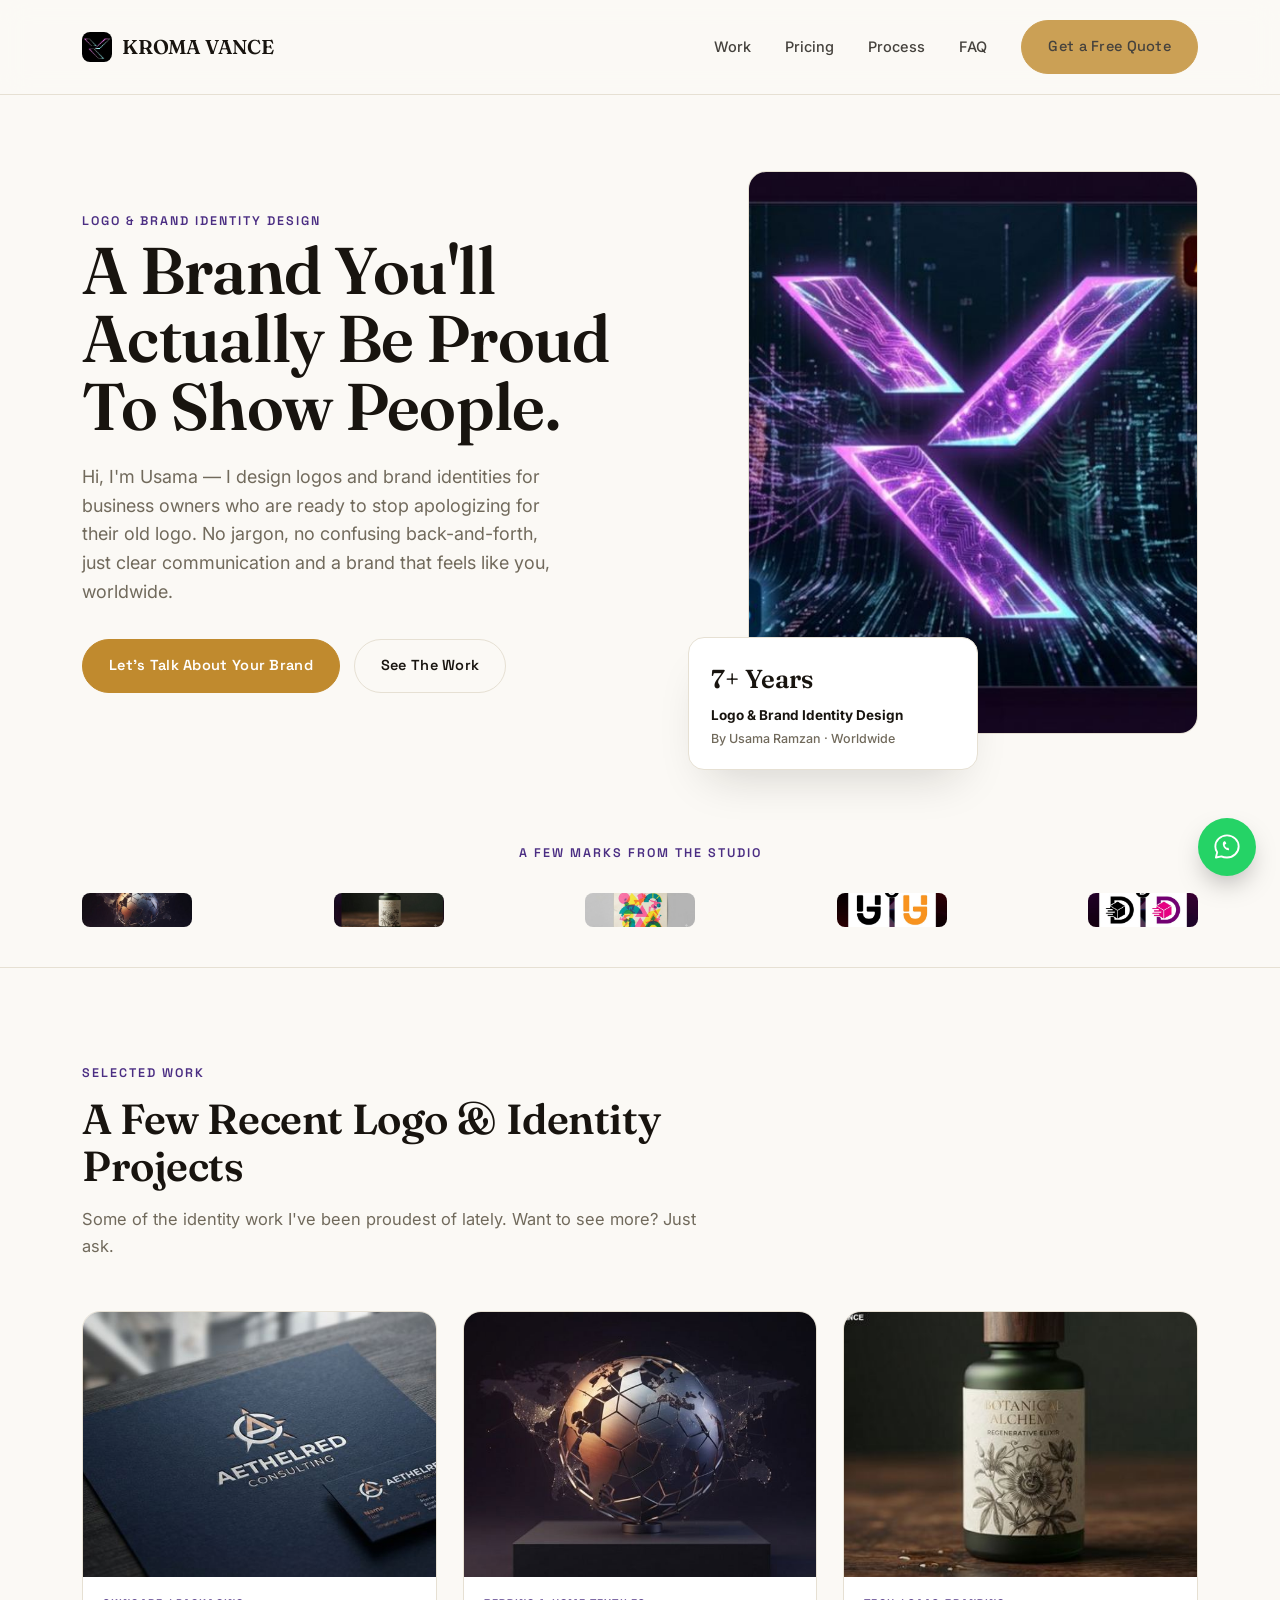
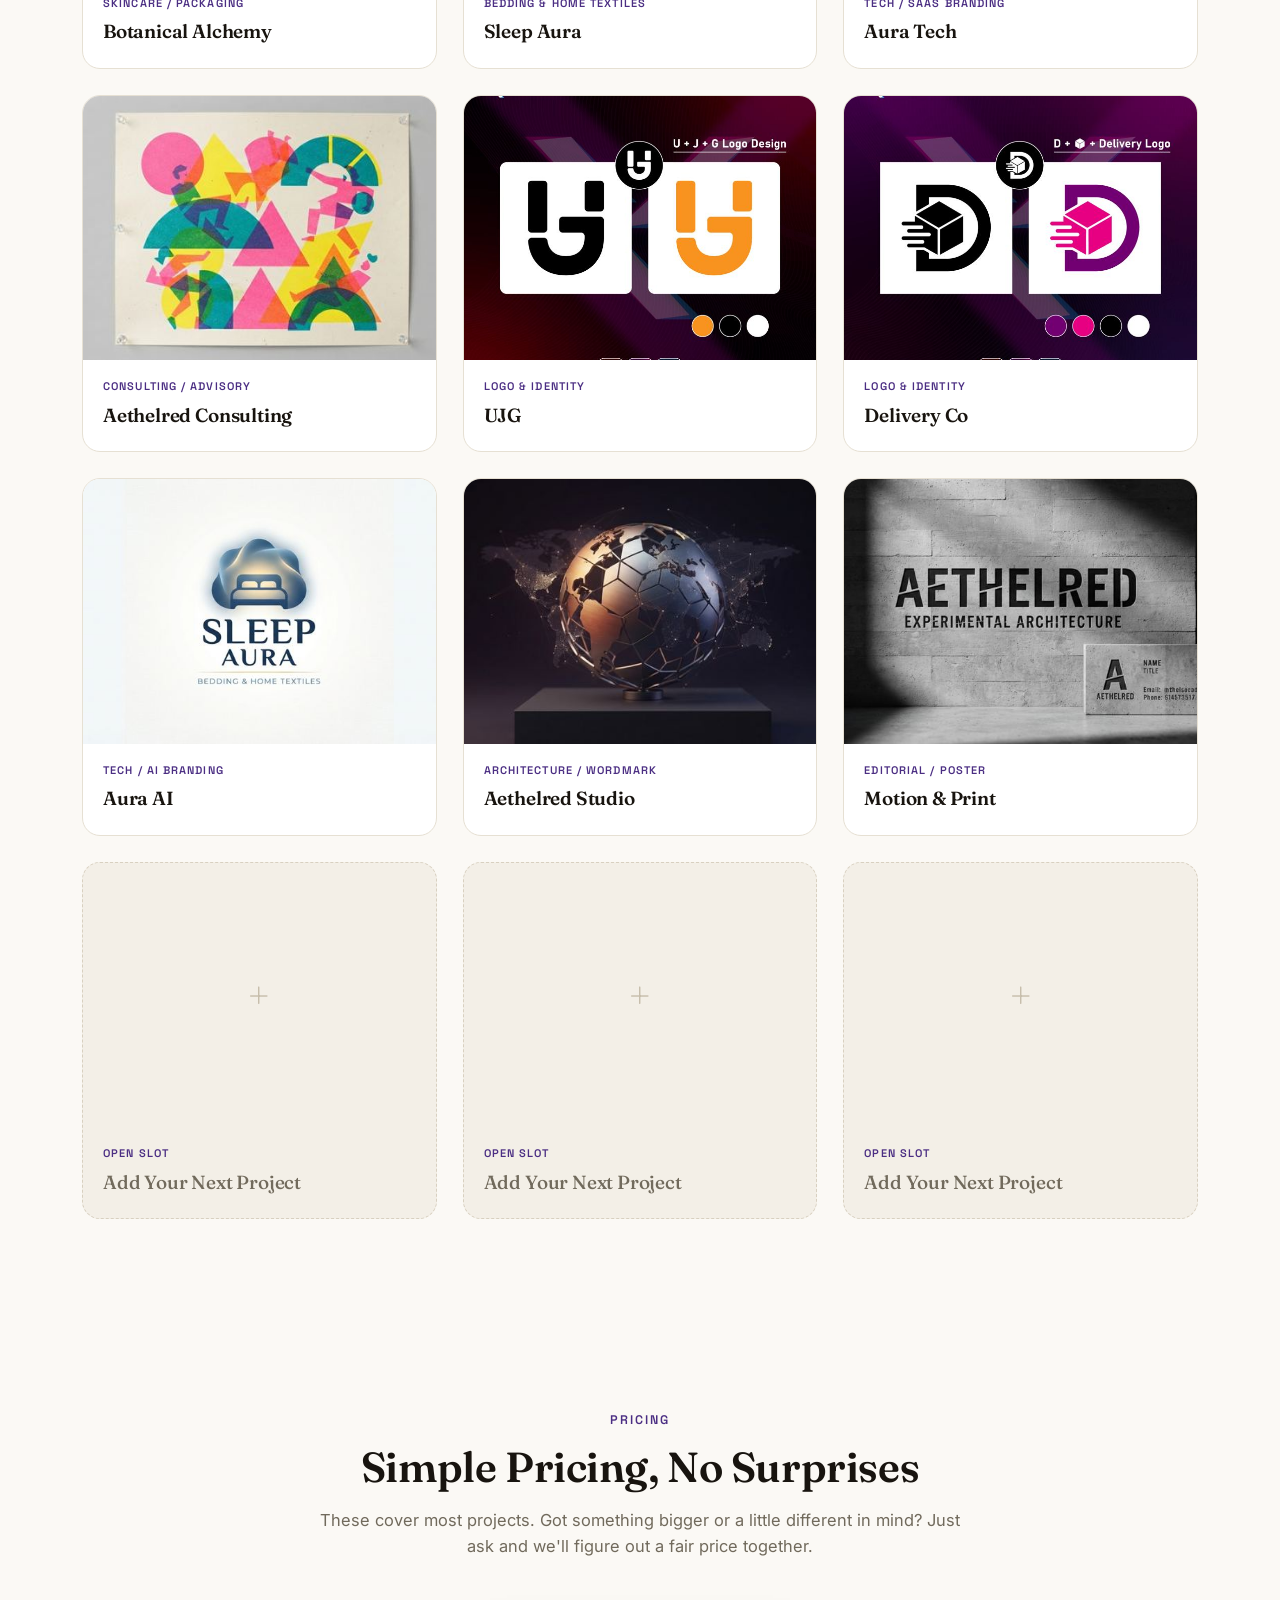
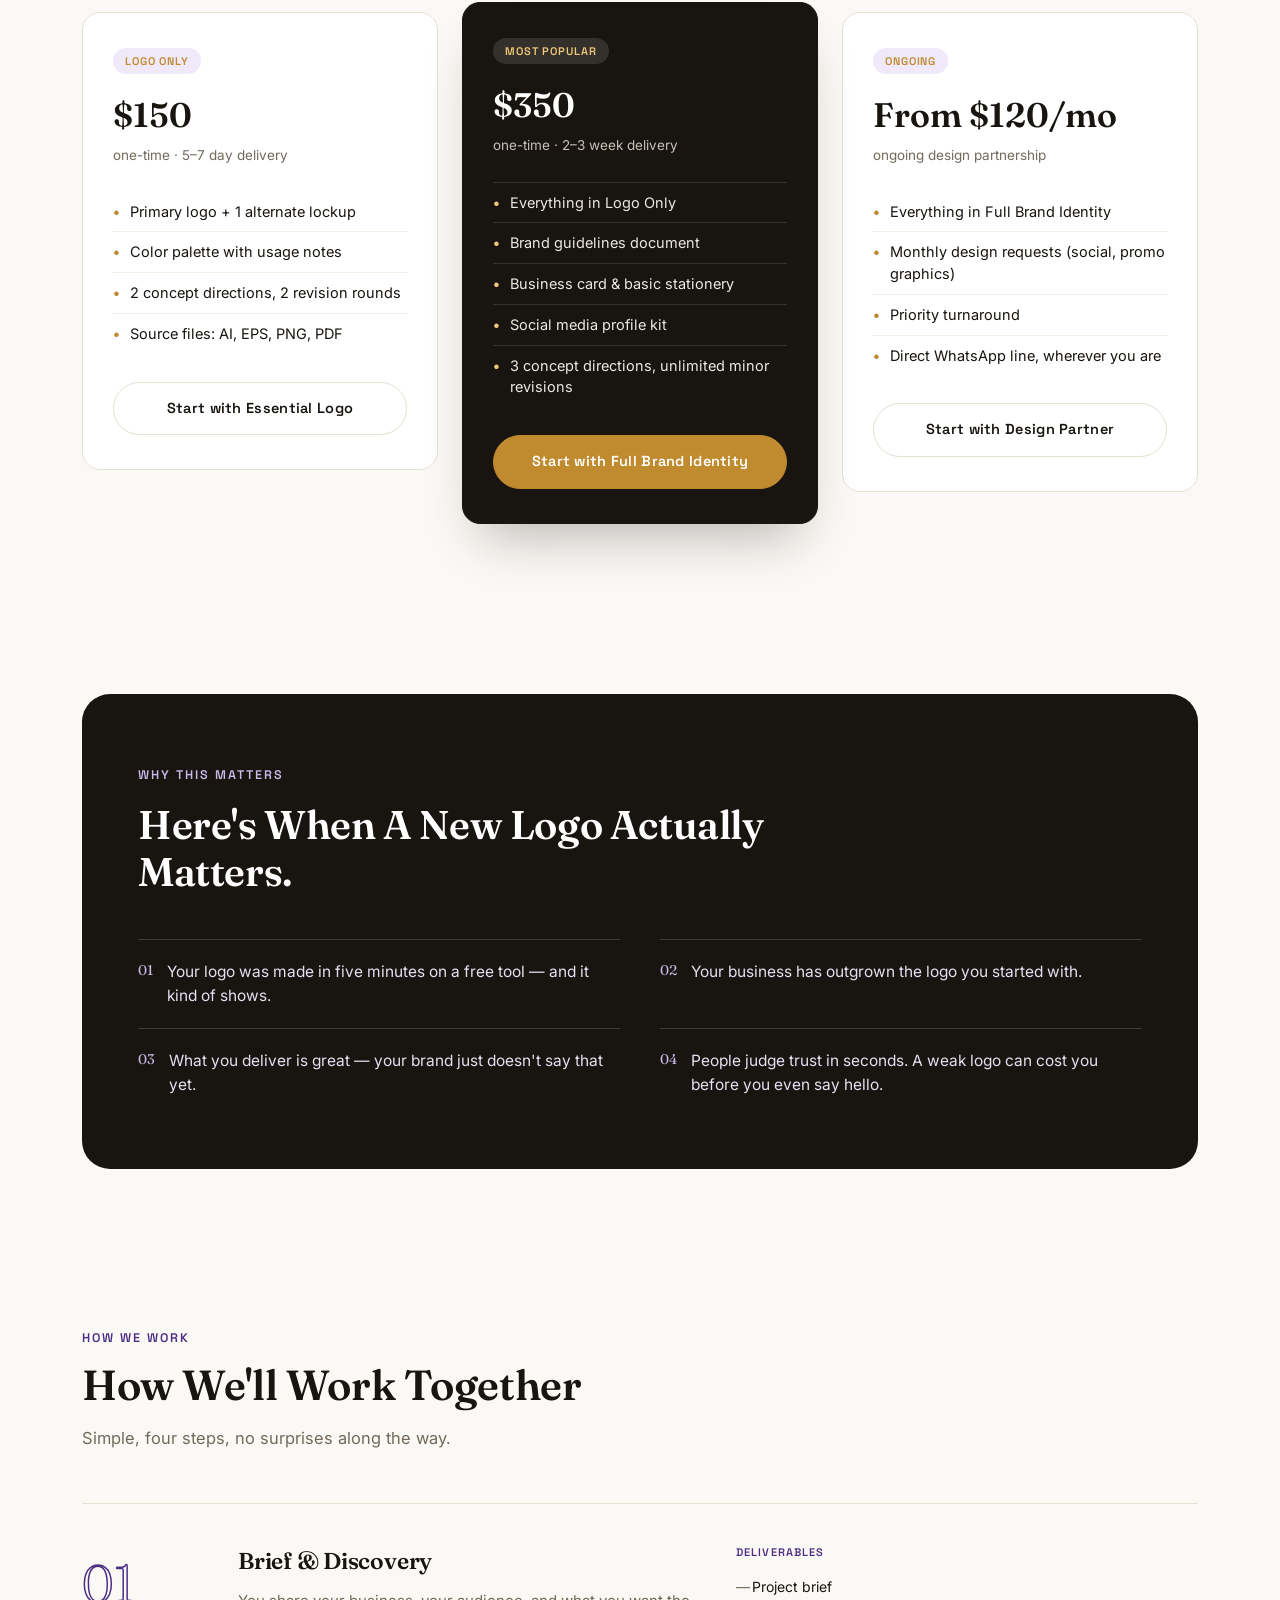
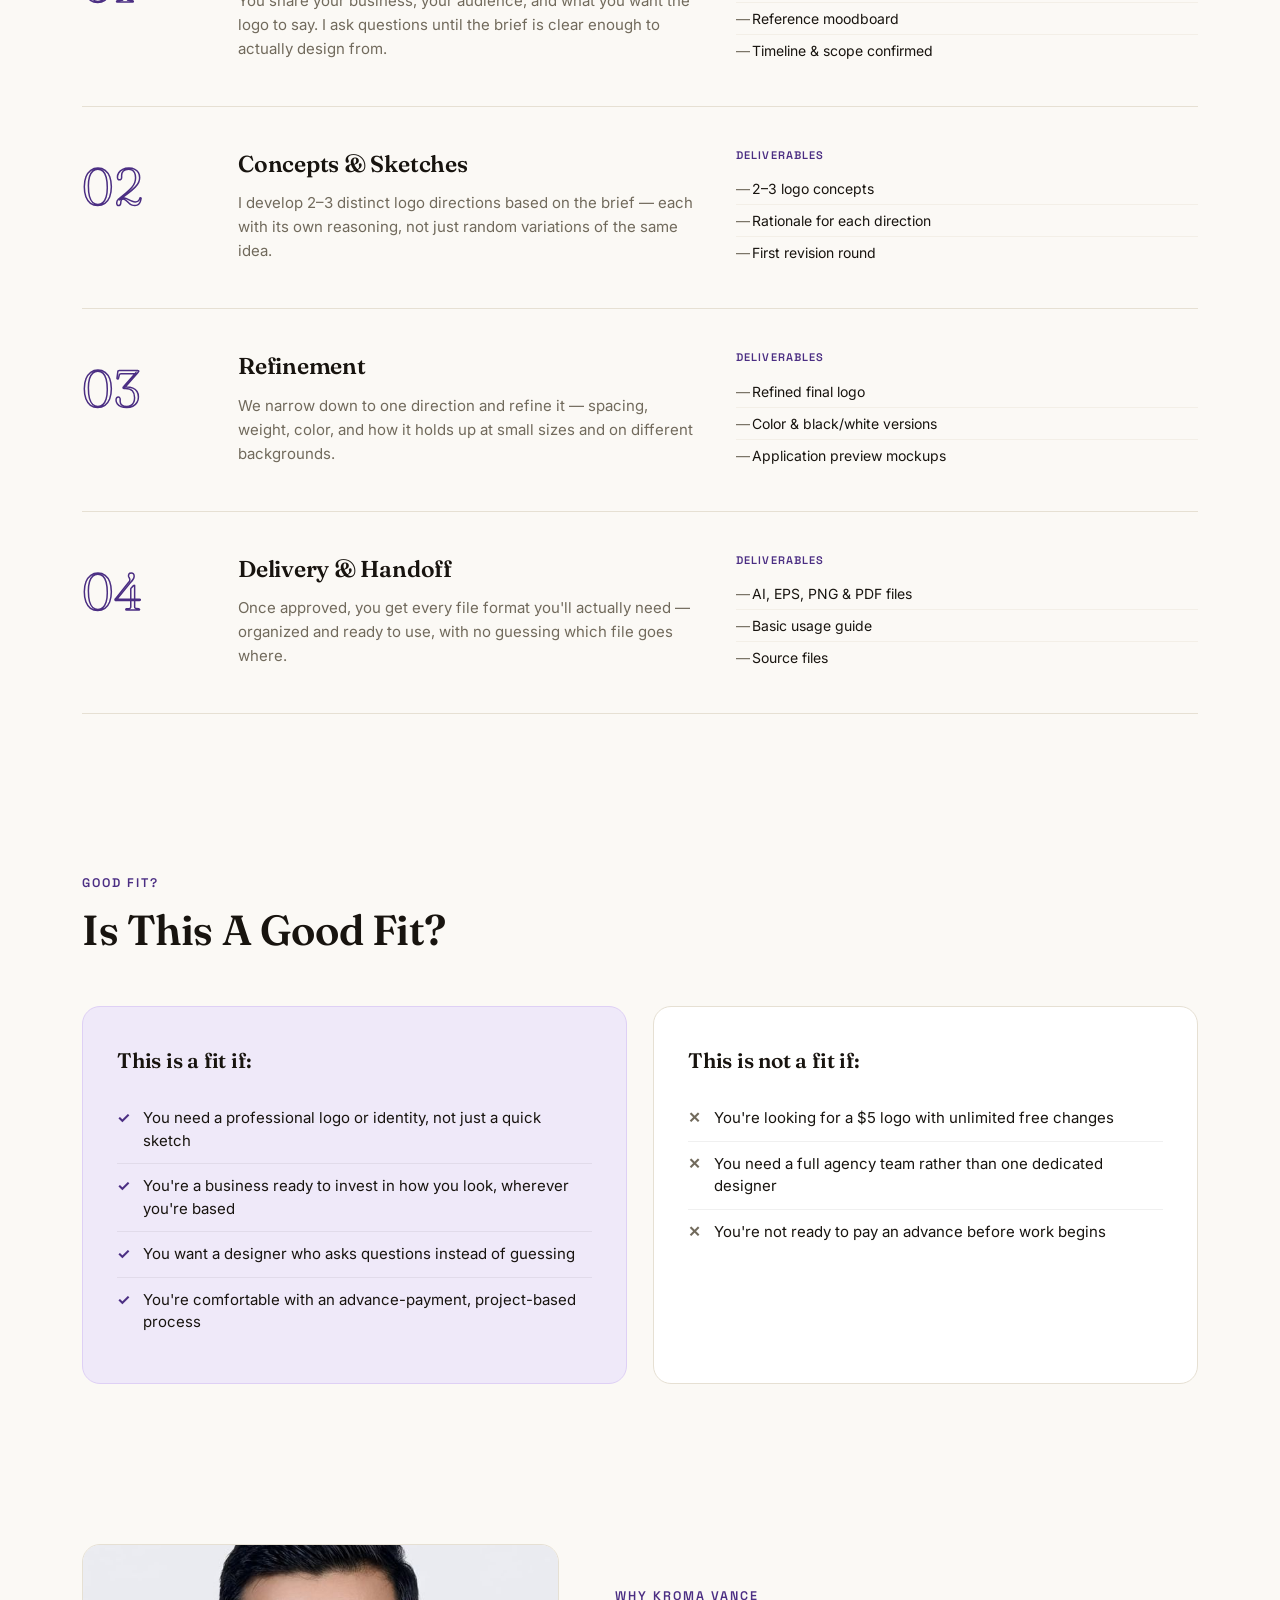
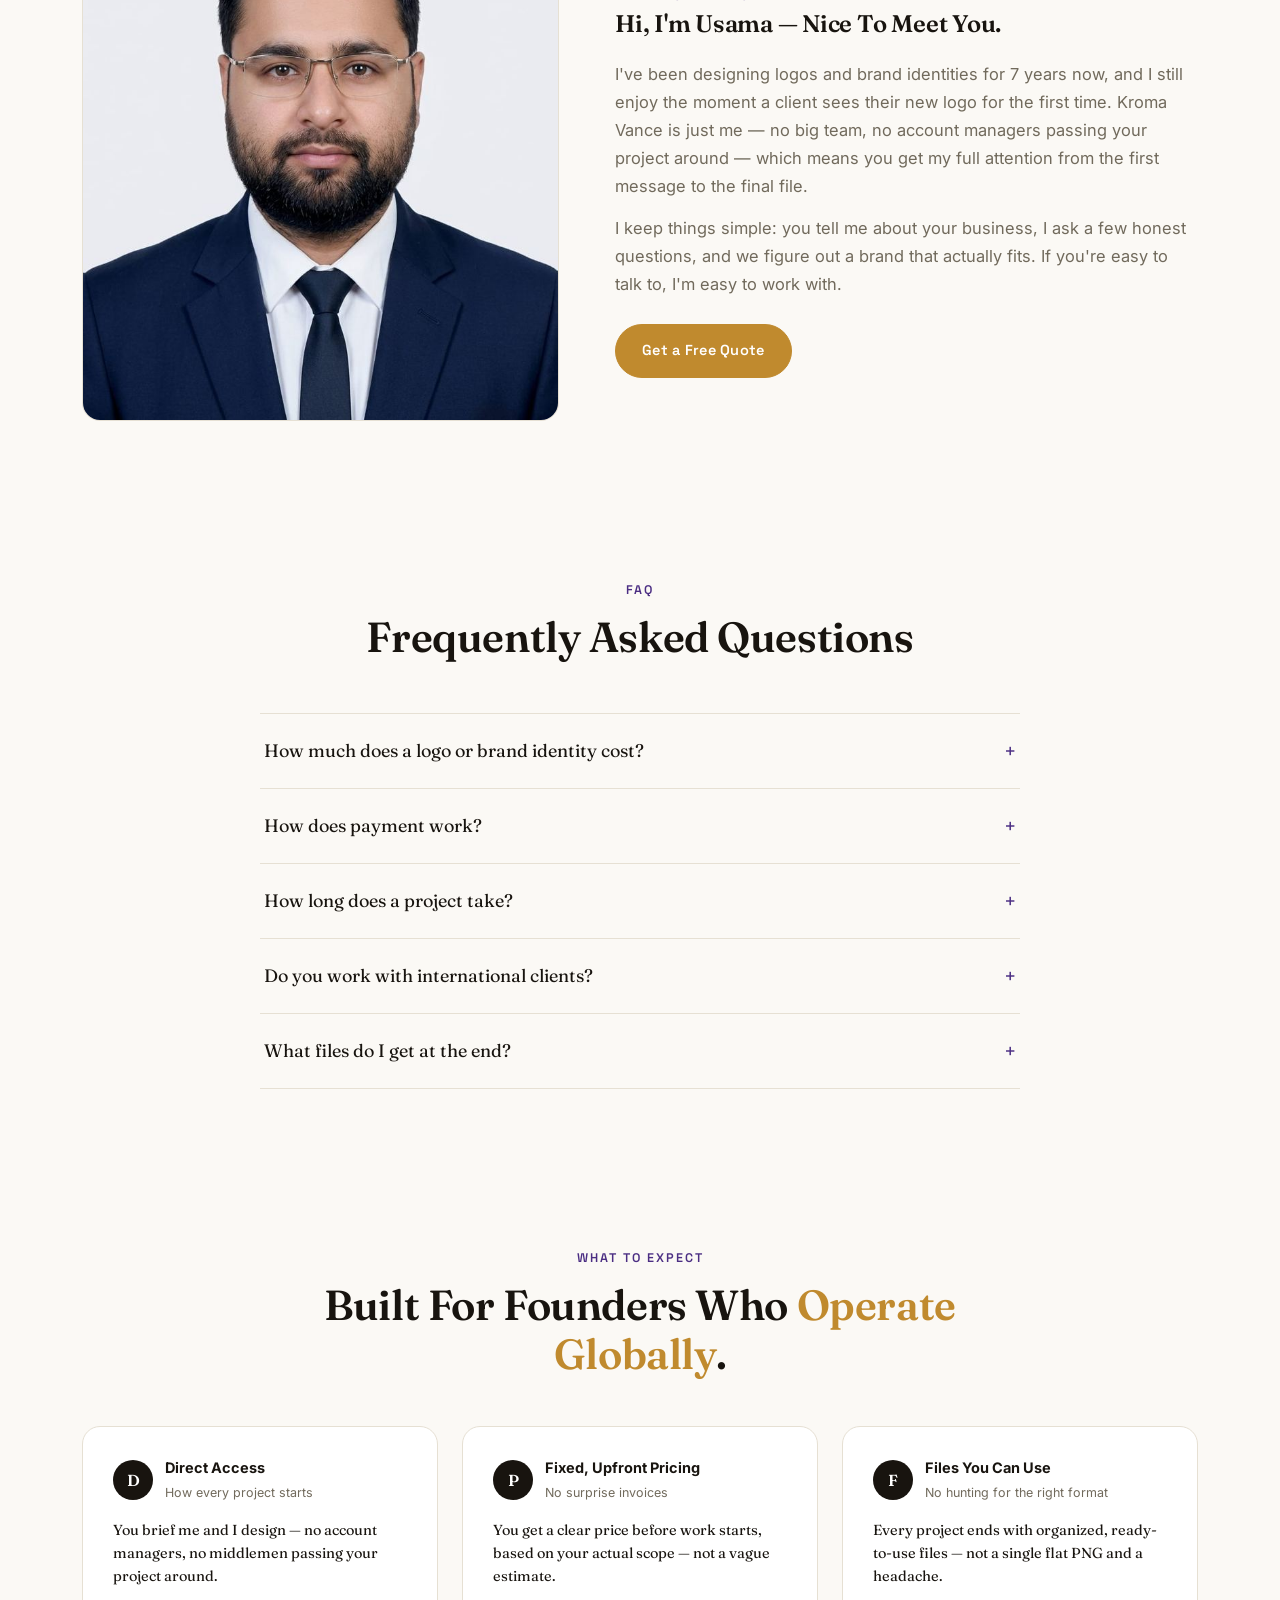
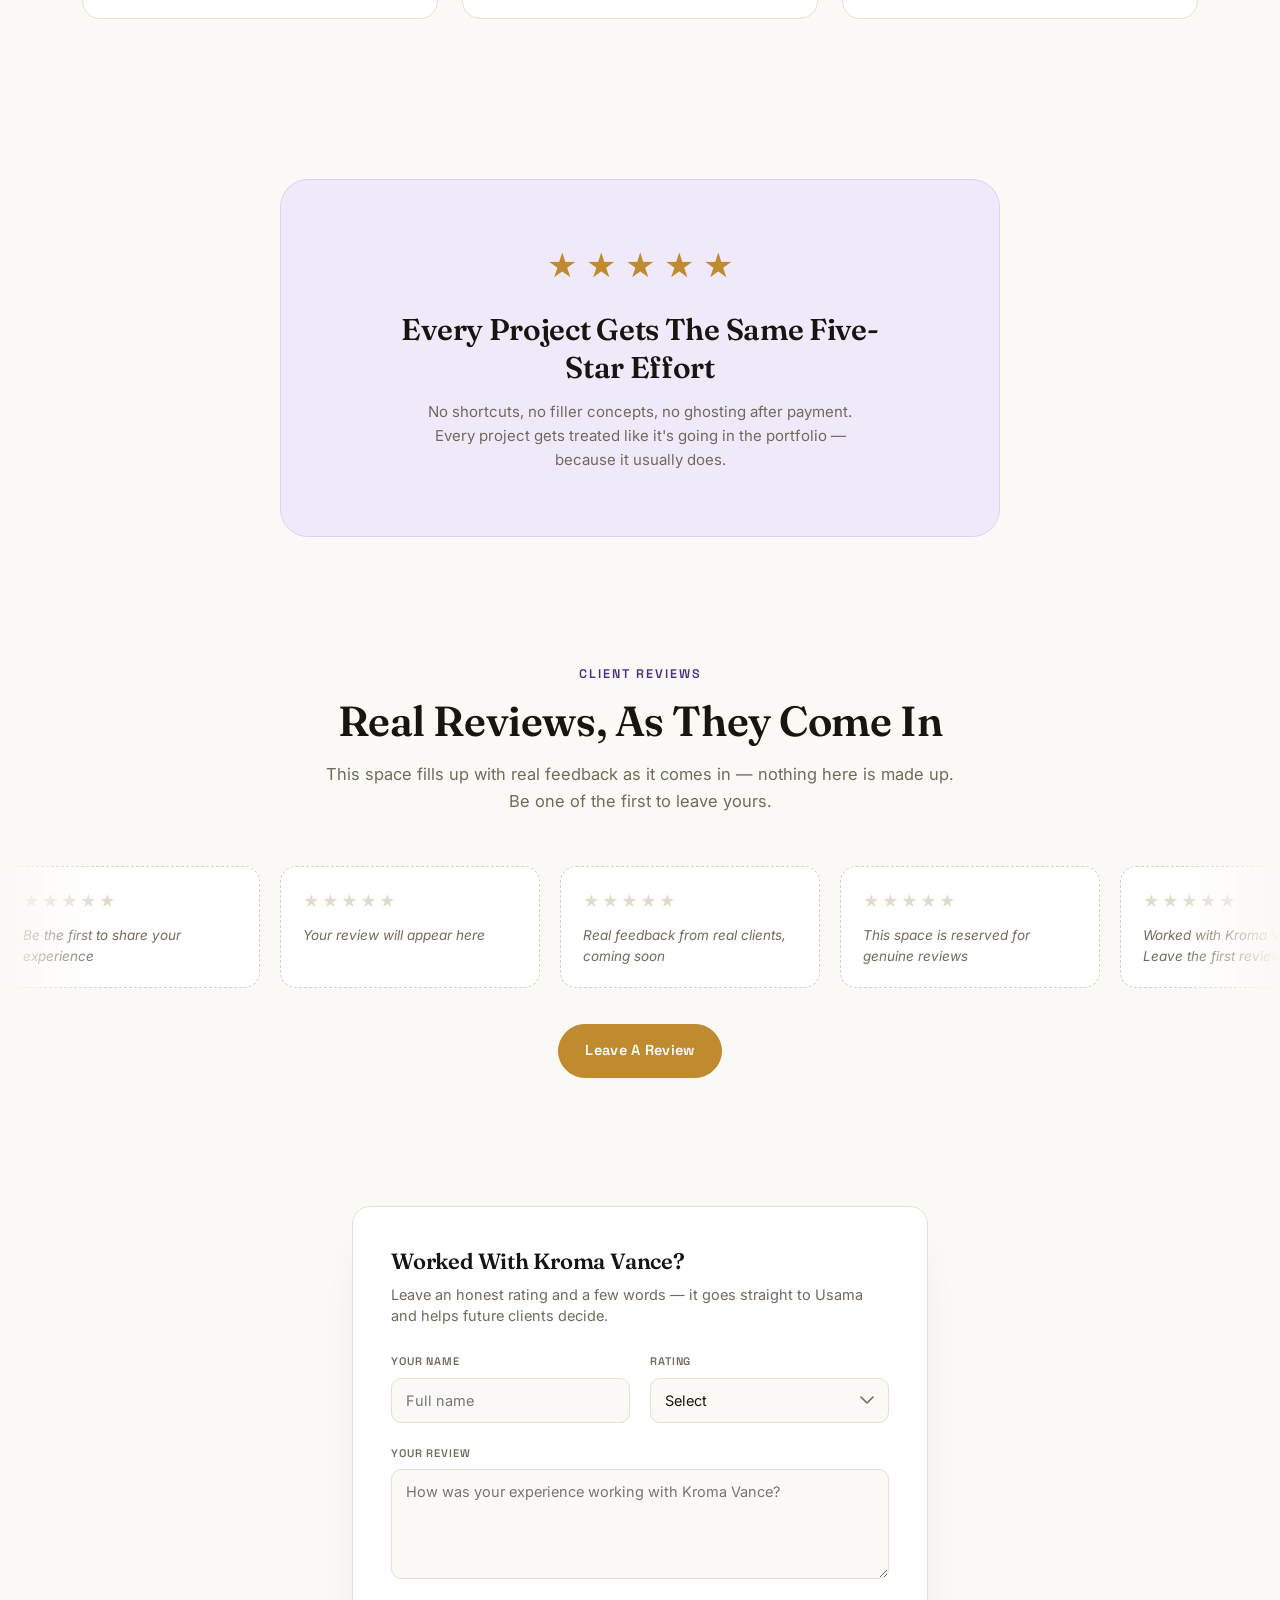
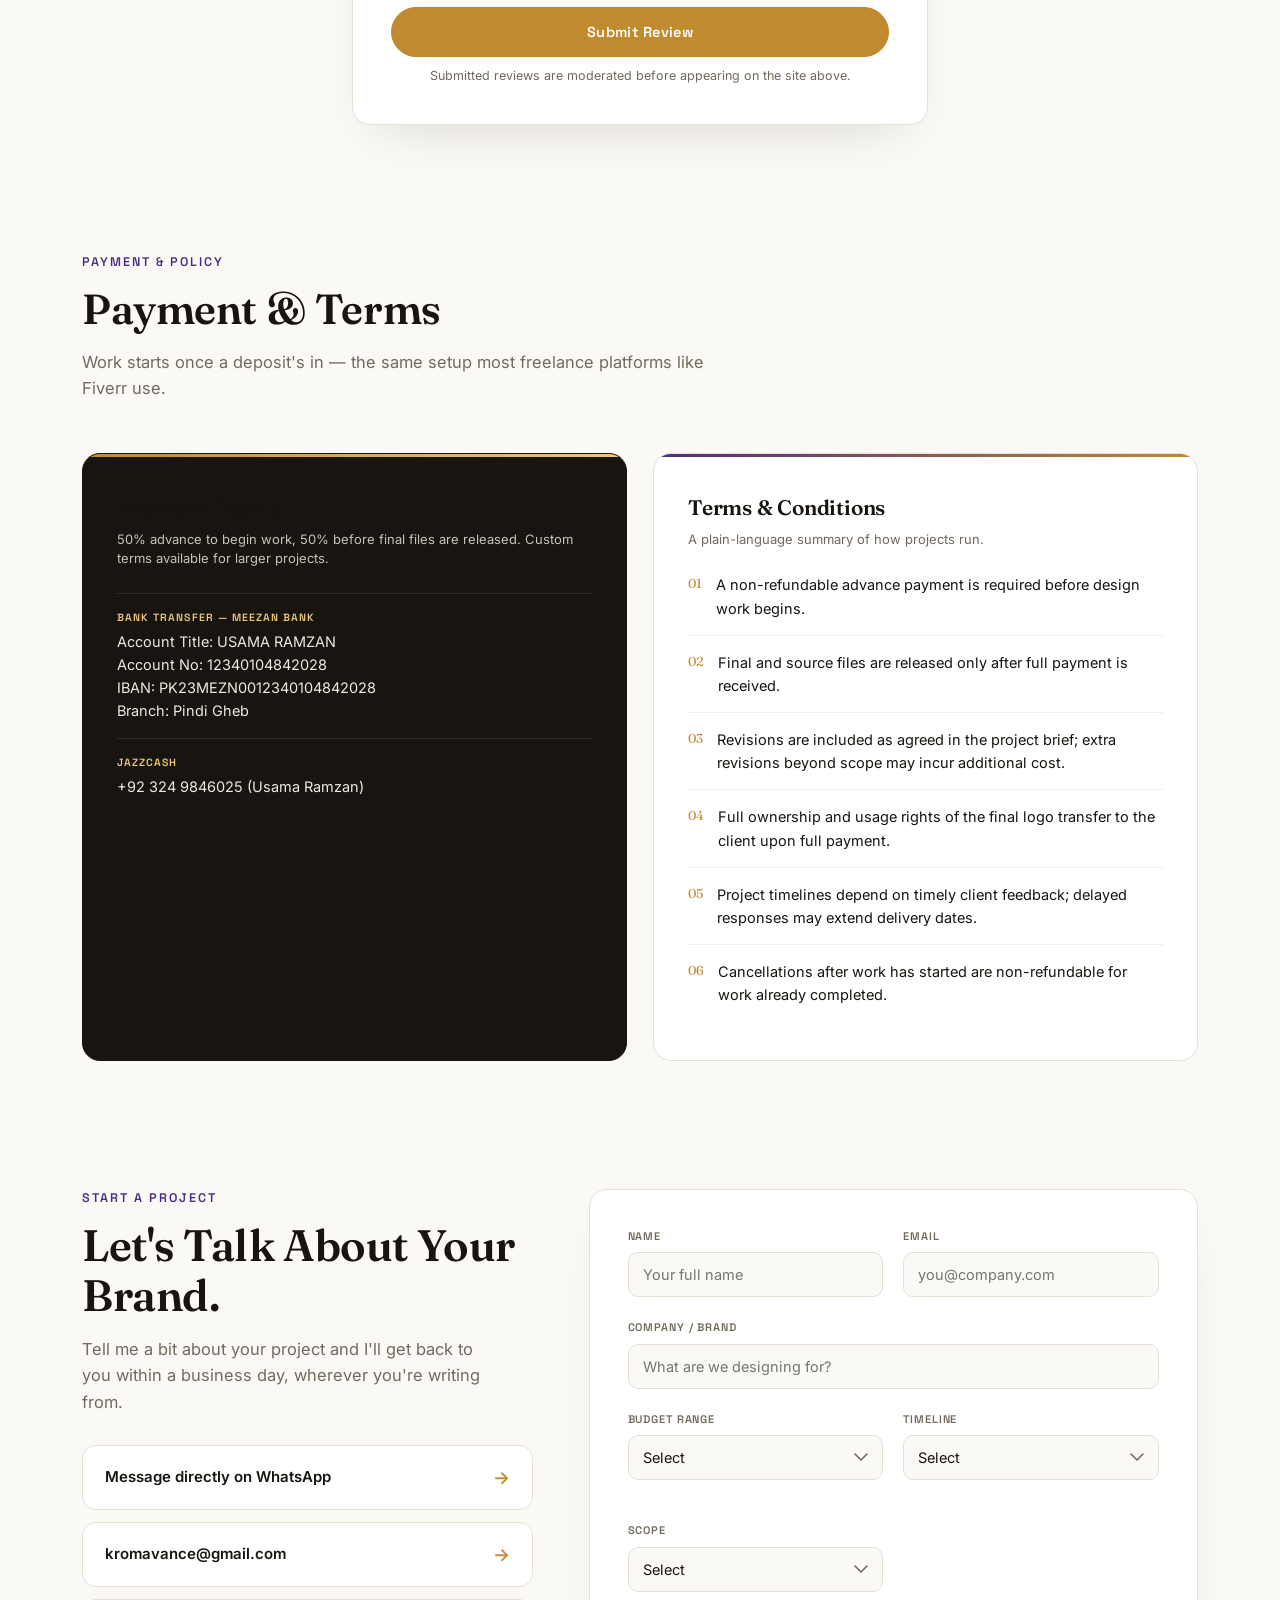
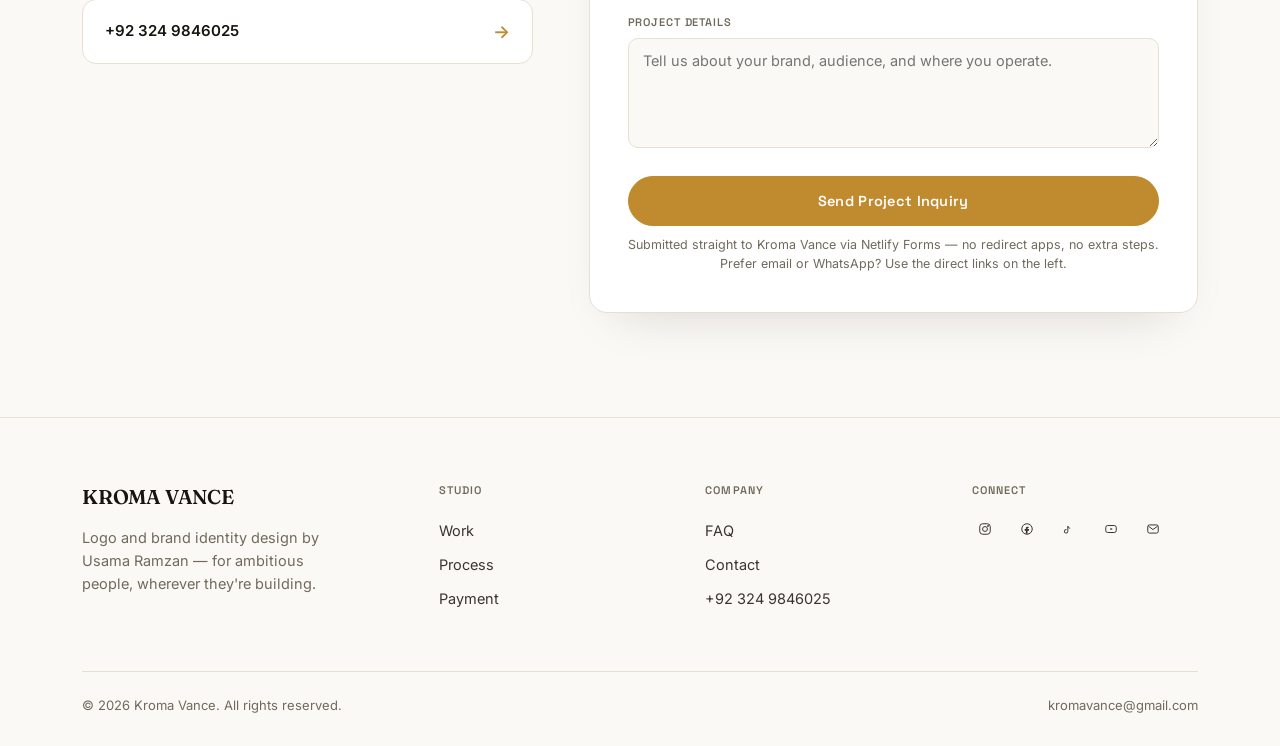
==== index.html @ 9a8c11c3 "Uploaded new dashboard code" ====
<!DOCTYPE html>
<html lang="en">
<head>
<meta charset="UTF-8">
<meta name="viewport" content="width=device-width, initial-scale=1.0">
<title>Kroma Vance — Elite Logo & Brand Identity Studio</title>
<meta name="description" content="Kroma Vance is an elite logo and brand identity studio crafting iconic visual identities for ambitious global visionaries and businesses worldwide.">
<meta name="robots" content="index, follow">
<link rel="canonical" href="https://kromavance.com/">
<link rel="icon" type="image/jpeg" href="assets/img/kroma-vance.jpg">
<link rel="apple-touch-icon" href="assets/img/kroma-vance.jpg">

<!-- Open Graph -->
<meta property="og:title" content="Kroma Vance — Elite Logo & Brand Identity Studio">
<meta property="og:description" content="Elite logo and brand identity design for ambitious visionaries worldwide — from first sketch to final files.">
<meta property="og:type" content="website">
<meta property="og:url" content="https://kromavance.com">
<meta property="og:image" content="https://kromavance.com/og-image.jpg">

<!-- Twitter Card -->
<meta name="twitter:card" content="summary_large_image">
<meta name="twitter:title" content="Kroma Vance — Elite Logo & Brand Identity Studio">
<meta name="twitter:description" content="Elite logo and brand identity design for ambitious visionaries worldwide — from first sketch to final files.">
<meta name="twitter:image" content="https://kromavance.com/og-image.jpg">

<!-- Structured Data -->
<script type="application/ld+json">
{
  "@context": "https://schema.org",
  "@type": "ProfessionalService",
  "name": "Kroma Vance",
  "description": "Elite logo and brand identity studio crafting iconic visual identities for ambitious global visionaries and businesses worldwide.",
  "url": "https://kromavance.com",
  "email": "kromavance@gmail.com",
  "telephone": "+923249846025",
  "founder": {
    "@type": "Person",
    "name": "Usama Ramzan"
  },
  "areaServed": "Worldwide",
  "sameAs": [
    "https://www.instagram.com/kromavance",
    "https://www.facebook.com/share/19RqVtjSkv/",
    "https://www.tiktok.com/@kroma.vance",
    "https://youtube.com/@kromavance"
  ]
}
</script>

<link rel="preconnect" href="https://fonts.googleapis.com">
<link href="https://fonts.googleapis.com/css2?family=Fraunces:ital,opsz,wght@0,9..144,300;0,9..144,400;0,9..144,500;0,9..144,600;0,9..144,700;1,9..144,500&family=Inter:wght@400;500;600;700&family=Space+Grotesk:wght@500;600&display=swap" rel="stylesheet">
<link rel="stylesheet" href="assets/css/style.css">
</head>
<body>

<header>
  <nav>
    <a href="#" class="logo" style="display:flex;align-items:center;gap:10px;"><span style="width:30px;height:30px;border-radius:8px;overflow:hidden;display:inline-block;"><img src="assets/img/kroma-vance.jpg" alt="Kroma Vance"></span>KROMA VANCE</a>
    <div class="nav-links">
      <a href="#work">Work</a>
      <a href="#pricing">Pricing</a>
      <a href="#process">Process</a>
      <a href="#faq">FAQ</a>
      <a href="#contact" class="btn">Get a Free Quote</a>
    </div>
    <button class="burger" onclick="document.getElementById('mmenu').classList.toggle('open')">
      <span></span><span></span><span></span>
    </button>
  </nav>
  <div class="mobile-menu" id="mmenu">
    <a href="#work">Work</a>
    <a href="#pricing">Pricing</a>
    <a href="#process">Process</a>
    <a href="#faq">FAQ</a>
    <a href="#contact">Get a Free Quote</a>
  </div>
</header>
<main>

<!-- HERO -->
<section class="hero">
  <div class="wrap">
    <div class="hero-grid">
      <div>
        <div class="eyebrow" data-cms="hero_eyebrow">Logo &amp; Brand Identity Design</div>
        <h1 data-cms="hero_title">A Brand You'll Actually Be Proud To Show People.</h1>
        <p class="lead" data-cms="hero_lead">Hi, I'm Usama — I design logos and brand identities for business owners who are ready to stop apologizing for their old logo. No jargon, no confusing back-and-forth, just clear communication and a brand that feels like you, worldwide.</p>
        <div class="hero-ctas">
          <a href="#contact" class="btn" data-cms="hero_cta_primary">Let's Talk About Your Brand</a>
          <a href="#work" class="btn ghost" data-cms="hero_cta_secondary">See The Work</a>
        </div>
      </div>
      <div class="hero-visual">
        <div class="hero-photo"><img src="assets/img/kroma-vance-brand-mark.jpg" alt="Kroma Vance brand mark"></div>
        <div class="quote-card">
          <p style="font-style:normal; font-weight:600; font-size:26px;" data-cms="hero_badge_stat">7+ Years</p>
          <div class="who" style="margin-top:6px;">
            <div><strong data-cms="hero_badge_line1">Logo &amp; Brand Identity Design</strong><span data-cms="hero_badge_line2">By Usama Ramzan · Worldwide</span></div>
          </div>
        </div>
      </div>
    </div>
  </div>
</section>

<!-- LOGO STRIP -->
<section class="logo-strip">
  <div class="wrap">
    <div class="eyebrow center label">A Few Marks From The Studio</div>
    <div class="logo-row">
      <div style="height:34px;width:110px;border-radius:8px;overflow:hidden;"><img src="assets/img/sleep-aura.jpg" alt="Sleep Aura"></div>
      <div style="height:34px;width:110px;border-radius:8px;overflow:hidden;"><img src="assets/img/aura-tech.jpg" alt="Aura Tech"></div>
      <div style="height:34px;width:110px;border-radius:8px;overflow:hidden;"><img src="assets/img/aethelred.jpg" alt="Aethelred"></div>
      <div style="height:34px;width:110px;border-radius:8px;overflow:hidden;"><img src="assets/img/ujg.jpg" alt="UJG"></div>
      <div style="height:34px;width:110px;border-radius:8px;overflow:hidden;"><img src="assets/img/delivery-co.jpg" alt="Delivery Co"></div>
    </div>
  </div>
</section>

<!-- PORTFOLIO -->
<section class="section" id="work">
  <div class="wrap">
    <div class="sec-head">
      <div class="eyebrow" data-cms="portfolio_eyebrow">Selected Work</div>
      <h2 data-cms="portfolio_title">A Few Recent Logo &amp; Identity Projects</h2>
      <p data-cms="portfolio_intro">Some of the identity work I've been proudest of lately. Want to see more? Just ask.</p>
    </div>
    <div class="portfolio-grid" id="portfolioGrid">
      <div class="case-card reveal" style="transition-delay:0.06s"><div class="thumb"><img src="assets/img/botanical-alchemy-skincare-packaging-des.jpg" alt="Botanical Alchemy skincare packaging design by Kroma Vance" loading="lazy"></div><div class="meta"><div class="tag">Skincare / Packaging</div><h4>Botanical Alchemy</h4></div></div>
      <div class="case-card reveal" style="transition-delay:0.12s"><div class="thumb"><img src="assets/img/sleep-aura.jpg" alt="Sleep Aura bedding and home textiles logo by Kroma Vance" loading="lazy"></div><div class="meta"><div class="tag">Bedding & Home Textiles</div><h4>Sleep Aura</h4></div></div>
      <div class="case-card reveal" style="transition-delay:0.18s"><div class="thumb"><img src="assets/img/aura-tech.jpg" alt="Aura Tech SaaS branding identity by Kroma Vance" loading="lazy"></div><div class="meta"><div class="tag">Tech / SaaS Branding</div><h4>Aura Tech</h4></div></div>
      <div class="case-card reveal" style="transition-delay:0.24s"><div class="thumb"><img src="assets/img/aethelred.jpg" alt="Aethelred Consulting advisory brand identity by Kroma Vance" loading="lazy"></div><div class="meta"><div class="tag">Consulting / Advisory</div><h4>Aethelred Consulting</h4></div></div>
      <div class="case-card reveal" style="transition-delay:0.30s"><div class="thumb"><img src="assets/img/ujg.jpg" alt="UJG logo and identity design by Kroma Vance" loading="lazy"></div><div class="meta"><div class="tag">Logo & Identity</div><h4>UJG</h4></div></div>
      <div class="case-card reveal" style="transition-delay:0.00s"><div class="thumb"><img src="assets/img/delivery-co.jpg" alt="Delivery Co logo and identity design by Kroma Vance" loading="lazy"></div><div class="meta"><div class="tag">Logo & Identity</div><h4>Delivery Co</h4></div></div>
      <div class="case-card reveal" style="transition-delay:0.06s"><div class="thumb"><img src="assets/img/aura-ai-intelligent-solutions-brand-conc.jpg" alt="Aura AI intelligent solutions brand concept by Kroma Vance" loading="lazy"></div><div class="meta"><div class="tag">Tech / AI Branding</div><h4>Aura AI</h4></div></div>
      <div class="case-card reveal" style="transition-delay:0.12s"><div class="thumb"><img src="assets/img/aethelred-experimental-architecture-word.jpg" alt="Aethelred experimental architecture wordmark by Kroma Vance" loading="lazy"></div><div class="meta"><div class="tag">Architecture / Wordmark</div><h4>Aethelred Studio</h4></div></div>
      <div class="case-card reveal" style="transition-delay:0.18s"><div class="thumb"><img src="assets/img/editorial-poster-illustration-design-by-.jpg" alt="Editorial poster illustration design by Kroma Vance" loading="lazy"></div><div class="meta"><div class="tag">Editorial / Poster</div><h4>Motion & Print</h4></div></div>
      <div class="case-card add-card reveal" style="transition-delay:0.24s">
        <div class="thumb add-thumb"><span class="add-plus">+</span></div>
        <div class="meta"><div class="tag">Open Slot</div><h4>Add Your Next Project</h4></div>
      </div>
      <div class="case-card add-card reveal" style="transition-delay:0.30s">
        <div class="thumb add-thumb"><span class="add-plus">+</span></div>
        <div class="meta"><div class="tag">Open Slot</div><h4>Add Your Next Project</h4></div>
      </div>
      <div class="case-card add-card reveal" style="transition-delay:0.00s">
        <div class="thumb add-thumb"><span class="add-plus">+</span></div>
        <div class="meta"><div class="tag">Open Slot</div><h4>Add Your Next Project</h4></div>
      </div>
    </div>
  </div>
</section>

<!-- PRICING -->
<section class="section" id="pricing">
  <div class="wrap">
    <div class="sec-head center" style="margin-left:auto; margin-right:auto;">
      <div class="eyebrow" data-cms="pricing_eyebrow">Pricing</div>
      <h2 data-cms="pricing_title">Simple Pricing, No Surprises</h2>
      <p data-cms="pricing_intro">These cover most projects. Got something bigger or a little different in mind? Just ask and we'll figure out a fair price together.</p>
    </div>
    <div class="pricing-grid" id="pricingGrid">
      <div class="price-card">
        <div class="badge">Logo Only</div>
        <div class="amount">$150</div>
        <span class="cadence">one-time · 5–7 day delivery</span>
        <ul>
          <li><span class="dot">•</span>Primary logo + 1 alternate lockup</li>
          <li><span class="dot">•</span>Color palette with usage notes</li>
          <li><span class="dot">•</span>2 concept directions, 2 revision rounds</li>
          <li><span class="dot">•</span>Source files: AI, EPS, PNG, PDF</li>
        </ul>
        <a href="#contact" class="btn ghost" onclick="document.getElementById('scope').value='Logo Only';">Start with Essential Logo</a>
      </div>
      <div class="price-card featured">
        <div class="badge">Most Popular</div>
        <div class="amount" style="color:#fff;">$350</div>
        <span class="cadence">one-time · 2–3 week delivery</span>
        <ul>
          <li><span class="dot">•</span>Everything in Logo Only</li>
          <li><span class="dot">•</span>Brand guidelines document</li>
          <li><span class="dot">•</span>Business card &amp; basic stationery</li>
          <li><span class="dot">•</span>Social media profile kit</li>
          <li><span class="dot">•</span>3 concept directions, unlimited minor revisions</li>
        </ul>
        <a href="#contact" class="btn" onclick="document.getElementById('scope').value='Full Brand Identity';">Start with Full Brand Identity</a>
      </div>
      <div class="price-card">
        <div class="badge">Ongoing</div>
        <div class="amount">From $120<span style="font-size:16px; font-weight:500;">/mo</span></div>
        <span class="cadence">ongoing design partnership</span>
        <ul>
          <li><span class="dot">•</span>Everything in Full Brand Identity</li>
          <li><span class="dot">•</span>Monthly design requests (social, promo graphics)</li>
          <li><span class="dot">•</span>Priority turnaround</li>
          <li><span class="dot">•</span>Direct WhatsApp line, wherever you are</li>
        </ul>
        <a href="#contact" class="btn ghost" onclick="document.getElementById('scope').value='Ongoing Partner';">Start with Design Partner</a>
      </div>
    </div>
  </div>
</section>

<!-- GAPS / WHY REBRAND -->
<section class="section tight">
  <div class="wrap">
    <div class="gap-section">
      <div class="eyebrow">Why This Matters</div>
      <h2>Here's When A New Logo Actually Matters.</h2>
      <div class="gap-grid">
        <div class="gap-item"><span class="num">01</span><p>Your logo was made in five minutes on a free tool — and it kind of shows.</p></div>
        <div class="gap-item"><span class="num">02</span><p>Your business has outgrown the logo you started with.</p></div>
        <div class="gap-item"><span class="num">03</span><p>What you deliver is great — your brand just doesn't say that yet.</p></div>
        <div class="gap-item"><span class="num">04</span><p>People judge trust in seconds. A weak logo can cost you before you even say hello.</p></div>
      </div>
    </div>
  </div>
</section>

<!-- PROCESS -->
<section class="section" id="process">
  <div class="wrap">
    <div class="sec-head">
      <div class="eyebrow">How We Work</div>
      <h2>How We'll Work Together</h2>
      <p>Simple, four steps, no surprises along the way.</p>
    </div>
    <div class="phase-list">
      <div class="phase">
        <div class="num">01</div>
        <div>
          <h3>Brief &amp; Discovery</h3>
          <div class="desc"><p>You share your business, your audience, and what you want the logo to say. I ask questions until the brief is clear enough to actually design from.</p></div>
        </div>
        <div class="deliverables">
          <div class="lbl">Deliverables</div>
          <ul><li>Project brief</li><li>Reference moodboard</li><li>Timeline &amp; scope confirmed</li></ul>
        </div>
      </div>
      <div class="phase">
        <div class="num">02</div>
        <div>
          <h3>Concepts &amp; Sketches</h3>
          <div class="desc"><p>I develop 2–3 distinct logo directions based on the brief — each with its own reasoning, not just random variations of the same idea.</p></div>
        </div>
        <div class="deliverables">
          <div class="lbl">Deliverables</div>
          <ul><li>2–3 logo concepts</li><li>Rationale for each direction</li><li>First revision round</li></ul>
        </div>
      </div>
      <div class="phase">
        <div class="num">03</div>
        <div>
          <h3>Refinement</h3>
          <div class="desc"><p>We narrow down to one direction and refine it — spacing, weight, color, and how it holds up at small sizes and on different backgrounds.</p></div>
        </div>
        <div class="deliverables">
          <div class="lbl">Deliverables</div>
          <ul><li>Refined final logo</li><li>Color &amp; black/white versions</li><li>Application preview mockups</li></ul>
        </div>
      </div>
      <div class="phase">
        <div class="num">04</div>
        <div>
          <h3>Delivery &amp; Handoff</h3>
          <div class="desc"><p>Once approved, you get every file format you'll actually need — organized and ready to use, with no guessing which file goes where.</p></div>
        </div>
        <div class="deliverables">
          <div class="lbl">Deliverables</div>
          <ul><li>AI, EPS, PNG &amp; PDF files</li><li>Basic usage guide</li><li>Source files</li></ul>
        </div>
      </div>
    </div>
  </div>
</section>

<!-- FIT / NOT FIT -->
<section class="section tight" id="services">
  <div class="wrap">
    <div class="sec-head">
      <div class="eyebrow">Good Fit?</div>
      <h2>Is This A Good Fit?</h2>
    </div>
    <div class="fit-grid">
      <div class="fit-card yes">
        <h3>This is a fit if:</h3>
        <ul>
          <li>You need a professional logo or identity, not just a quick sketch</li>
          <li>You're a business ready to invest in how you look, wherever you're based</li>
          <li>You want a designer who asks questions instead of guessing</li>
          <li>You're comfortable with an advance-payment, project-based process</li>
        </ul>
      </div>
      <div class="fit-card no">
        <h3>This is not a fit if:</h3>
        <ul>
          <li>You're looking for a $5 logo with unlimited free changes</li>
          <li>You need a full agency team rather than one dedicated designer</li>
          <li>You're not ready to pay an advance before work begins</li>
        </ul>
      </div>
    </div>
  </div>
</section>

<!-- WHY US -->
<section class="section">
  <div class="wrap">
    <div class="why-grid">
      <div class="why-photo"><img src="assets/img/founder-of-kroma-vance.jpg" alt="Founder of Kroma Vance"></div>
      <div>
        <div class="eyebrow" data-cms="about_eyebrow">Why Kroma Vance</div>
        <h2 data-cms="about_title">Hi, I'm Usama — Nice To Meet You.</h2>
        <p data-cms="about_paragraph_1">I've been designing logos and brand identities for 7 years now, and I still enjoy the moment a client sees their new logo for the first time. Kroma Vance is just me — no big team, no account managers passing your project around — which means you get my full attention from the first message to the final file.</p>
        <p data-cms="about_paragraph_2">I keep things simple: you tell me about your business, I ask a few honest questions, and we figure out a brand that actually fits. If you're easy to talk to, I'm easy to work with.</p>
        <div class="hero-ctas" style="margin-top:26px;"><a href="#contact" class="btn">Get a Free Quote</a></div>
      </div>
    </div>
  </div>
</section>

<!-- FAQ -->
<section class="section tight" id="faq">
  <div class="wrap">
    <div class="sec-head center" style="margin-left:auto;margin-right:auto;">
      <div class="eyebrow">FAQ</div>
      <h2>Frequently Asked Questions</h2>
    </div>
    <div class="faq-list">
      <div class="faq-item">
        <button class="faq-q" onclick="toggleFaq(this)">How much does a logo or brand identity cost?<span class="icon">+</span></button>
        <div class="faq-a"><p>Pricing depends on scope — a standalone logo costs less than a full identity package with brand guidelines. Send your brief and you'll get a fixed price before any work starts.</p></div>
      </div>
      <div class="faq-item">
        <button class="faq-q" onclick="toggleFaq(this)">How does payment work?<span class="icon">+</span></button>
        <div class="faq-a"><p>Payment is advance-based, similar to Fiverr — a portion is paid upfront to begin the work, with the balance due before final files are released. Full terms are listed below.</p></div>
      </div>
      <div class="faq-item">
        <button class="faq-q" onclick="toggleFaq(this)">How long does a project take?<span class="icon">+</span></button>
        <div class="faq-a"><p>A standalone logo typically takes 5–7 business days. Full brand identity packages usually take 2–3 weeks, depending on revisions and how quickly feedback comes back.</p></div>
      </div>
      <div class="faq-item">
        <button class="faq-q" onclick="toggleFaq(this)">Do you work with international clients?<span class="icon">+</span></button>
        <div class="faq-a"><p>Yes — Kroma Vance works with ambitious brands and founders worldwide. Communication and file delivery happen remotely, wherever you are.</p></div>
      </div>
      <div class="faq-item">
        <button class="faq-q" onclick="toggleFaq(this)">What files do I get at the end?<span class="icon">+</span></button>
        <div class="faq-a"><p>You'll receive your final logo in AI, EPS, PNG, and PDF formats, along with color and black-and-white versions and a basic usage guide.</p></div>
      </div>
    </div>
  </div>
</section>

<!-- WHAT TO EXPECT (styled like a testimonial grid, but honest — no invented client quotes) -->
<section class="section center" style="text-align:center;">
  <div class="wrap">
    <div class="eyebrow">What To Expect</div>
    <h2 style="font-size:clamp(28px,3.6vw,42px); margin-top:14px; max-width:640px; margin-left:auto; margin-right:auto; line-height:1.15;">Built For Founders Who <span style="color:var(--cta);">Operate Globally</span>.</h2>
    <div class="testi-grid" style="margin-top:48px; text-align:left;">
      <div class="testi-card">
        <div style="display:flex; align-items:center; gap:12px;">
          <div style="width:40px; height:40px; border-radius:50%; background:var(--ink); color:#fff; display:flex; align-items:center; justify-content:center; font-family:'Fraunces',serif; font-weight:600; flex-shrink:0;">D</div>
          <div><strong style="display:block; font-size:14.5px;">Direct Access</strong><span style="font-size:12.5px; color:var(--muted);">How every project starts</span></div>
        </div>
        <p style="font-style:normal; font-size:14.5px; color:var(--ink); line-height:1.6; margin-top:16px;">You brief me and I design — no account managers, no middlemen passing your project around.</p>
      </div>
      <div class="testi-card">
        <div style="display:flex; align-items:center; gap:12px;">
          <div style="width:40px; height:40px; border-radius:50%; background:var(--ink); color:#fff; display:flex; align-items:center; justify-content:center; font-family:'Fraunces',serif; font-weight:600; flex-shrink:0;">P</div>
          <div><strong style="display:block; font-size:14.5px;">Fixed, Upfront Pricing</strong><span style="font-size:12.5px; color:var(--muted);">No surprise invoices</span></div>
        </div>
        <p style="font-style:normal; font-size:14.5px; color:var(--ink); line-height:1.6; margin-top:16px;">You get a clear price before work starts, based on your actual scope — not a vague estimate.</p>
      </div>
      <div class="testi-card">
        <div style="display:flex; align-items:center; gap:12px;">
          <div style="width:40px; height:40px; border-radius:50%; background:var(--ink); color:#fff; display:flex; align-items:center; justify-content:center; font-family:'Fraunces',serif; font-weight:600; flex-shrink:0;">F</div>
          <div><strong style="display:block; font-size:14.5px;">Files You Can Use</strong><span style="font-size:12.5px; color:var(--muted);">No hunting for the right format</span></div>
        </div>
        <p style="font-style:normal; font-size:14.5px; color:var(--ink); line-height:1.6; margin-top:16px;">Every project ends with organized, ready-to-use files — not a single flat PNG and a headache.</p>
      </div>
    </div>
  </div>
</section>

<!-- QUALITY / STARS ANIMATION (illustrative — swap in real review data once available) -->
<section class="section tight">
  <div class="wrap">
    <div class="quality-band" id="qualityBand">
      <div class="stars" id="starsRow">
        <span>&#9733;</span><span>&#9733;</span><span>&#9733;</span><span>&#9733;</span><span>&#9733;</span>
      </div>
      <h3>Every Project Gets The Same Five-Star Effort</h3>
      <p>No shortcuts, no filler concepts, no ghosting after payment. Every project gets treated like it's going in the portfolio — because it usually does.</p>
    </div>
  </div>
</section>

<!-- CLIENT REVIEWS (real submissions only — see chat for why no fabricated reviews) -->
<section class="section tight" style="overflow:hidden;">
  <div class="wrap">
    <div class="sec-head center" style="margin-left:auto; margin-right:auto;">
      <div class="eyebrow">Client Reviews</div>
      <h2>Real Reviews, As They Come In</h2>
      <p>This space fills up with real feedback as it comes in — nothing here is made up. Be one of the first to leave yours.</p>
    </div>
  </div>

  <div class="marquee-wrap">
    <div class="marquee-track" id="marqueeTrack"></div>
  </div>

  <div class="wrap" style="text-align:center; margin-top:36px;">
    <a href="#leave-review" class="btn">Leave A Review</a>
  </div>
</section>

<!-- LEAVE A REVIEW (real, collected via Netlify Forms) -->
<section class="section tight" id="leave-review">
  <div class="wrap" style="max-width:640px; margin:0 auto;">
    <div class="contact-card">
      <h3 style="font-size:22px; margin-bottom:6px;">Worked With Kroma Vance?</h3>
      <p style="color:var(--muted); font-size:14.5px; margin-bottom:26px;">Leave an honest rating and a few words — it goes straight to Usama and helps future clients decide.</p>
      <form name="client-review" method="POST" netlify data-netlify="true" action="/thank-you">
        <input type="hidden" name="form-name" value="client-review" />
        <div class="form-row">
          <div class="form-group">
            <label class="flbl" for="rname">Your Name</label>
            <input class="kv-input" id="rname" name="Reviewer Name" type="text" placeholder="Full name" required>
          </div>
          <div class="form-group">
            <label class="flbl" for="rrating">Rating</label>
            <select class="kv-select" id="rrating" name="Rating" required>
              <option value="">Select</option>
              <option>5 Stars</option>
              <option>4 Stars</option>
              <option>3 Stars</option>
              <option>2 Stars</option>
              <option>1 Star</option>
            </select>
          </div>
        </div>
        <div class="form-group">
          <label class="flbl" for="rtext">Your Review</label>
          <textarea class="kv-textarea" id="rtext" name="Review Text" placeholder="How was your experience working with Kroma Vance?" required></textarea>
        </div>
        <button type="submit" class="btn" style="width:100%; justify-content:center;">Submit Review</button>
        <p class="submit-note">Submitted reviews are moderated before appearing on the site above.</p>
      </form>
    </div>
  </div>
</section>

<!-- PAYMENT & TERMS -->
<section class="section tight" id="payment">
  <div class="wrap">
    <div class="sec-head">
      <div class="eyebrow">Payment &amp; Policy</div>
      <h2>Payment &amp; Terms</h2>
      <p>Work starts once a deposit's in — the same setup most freelance platforms like Fiverr use.</p>
    </div>
    <div class="policy-grid">
      <div class="policy-card dark">
        <h3>Payment Details</h3>
        <div class="sub" data-cms="payment_policy">50% advance to begin work, 50% before final files are released. Custom terms available for larger projects.</div>
        <div class="policy-row">
          <span class="rlbl" data-cms="bank_label">Bank Transfer — Meezan Bank</span>
          <span class="rval" data-cms="bank_details">Account Title: USAMA RAMZAN<br>Account No: 12340104842028<br>IBAN: PK23MEZN0012340104842028<br>Branch: Pindi Gheb</span>
        </div>
        <div class="policy-row">
          <span class="rlbl">JazzCash</span>
          <span class="rval" data-cms="jazzcash_details">+92 324 9846025 (Usama Ramzan)</span>
        </div>
      </div>
      <div class="policy-card">
        <h3>Terms &amp; Conditions</h3>
        <div class="sub">A plain-language summary of how projects run.</div>
        <div class="term-list">
          <div class="term-item"><p>A non-refundable advance payment is required before design work begins.</p></div>
          <div class="term-item"><p>Final and source files are released only after full payment is received.</p></div>
          <div class="term-item"><p>Revisions are included as agreed in the project brief; extra revisions beyond scope may incur additional cost.</p></div>
          <div class="term-item"><p>Full ownership and usage rights of the final logo transfer to the client upon full payment.</p></div>
          <div class="term-item"><p>Project timelines depend on timely client feedback; delayed responses may extend delivery dates.</p></div>
          <div class="term-item"><p>Cancellations after work has started are non-refundable for work already completed.</p></div>
        </div>
      </div>
    </div>
  </div>
</section>

<!-- CTA / CONTACT -->
<section class="section tight" id="contact">
  <div class="wrap">
    <div class="contact-wrap">
      <div class="contact-left">
        <div class="eyebrow">Start A Project</div>
        <h2>Let's Talk About Your Brand.</h2>
        <p>Tell me a bit about your project and I'll get back to you within a business day, wherever you're writing from.</p>
        <div class="quick-links">
          <a href="https://wa.me/923249846025" target="_blank" rel="noopener" class="quick-link" id="qlWhatsapp">Message directly on WhatsApp <span class="arrow">&rarr;</span></a>
          <a href="mailto:kromavance@gmail.com" class="quick-link" id="qlEmail">kromavance@gmail.com <span class="arrow">&rarr;</span></a>
          <a href="tel:+923249846025" class="quick-link" id="qlPhone">+92 324 9846025 <span class="arrow">&rarr;</span></a>
        </div>
      </div>

      <div class="contact-card">
        <form id="kvForm" name="project-inquiry" method="POST" netlify data-netlify="true" netlify-honeypot="bot-field" action="/thank-you">
          <input type="hidden" name="form-name" value="project-inquiry" />
          <p style="display:none;">
            <label>Don't fill this out if you're human: <input name="bot-field" /></label>
          </p>
          <div id="formFields">
            <div class="form-row">
              <div class="form-group">
                <label class="flbl" for="cname">Name</label>
                <input class="kv-input" id="cname" name="Name" type="text" placeholder="Your full name" required>
              </div>
              <div class="form-group">
                <label class="flbl" for="cemail">Email</label>
                <input class="kv-input" id="cemail" name="Email" type="email" placeholder="you@company.com" required>
              </div>
            </div>
            <div class="form-group">
              <label class="flbl" for="cbrand">Company / Brand</label>
              <input class="kv-input" id="cbrand" name="Company/Brand" type="text" placeholder="What are we designing for?">
            </div>
            <div class="form-row">
              <div class="form-group">
                <label class="flbl" for="cbudget">Budget Range</label>
                <select class="kv-select" id="cbudget" name="Budget Range">
                  <option value="">Select</option>
                  <option>Under $150</option>
                  <option>$150 – $350</option>
                  <option>$350 – $1,000</option>
                  <option>$1,000+</option>
                  <option>Not sure yet</option>
                </select>
              </div>
              <div class="form-group">
                <label class="flbl" for="ctimeline">Timeline</label>
                <select class="kv-select" id="ctimeline" name="Timeline">
                  <option value="">Select</option>
                  <option>ASAP</option>
                  <option>Within 2 weeks</option>
                  <option>Within a month</option>
                  <option>Flexible</option>
                </select>
              </div>
              <div class="form-group">
                <label class="flbl" for="scope">Scope</label>
                <select class="kv-select" id="scope" name="Scope of Work">
                  <option value="">Select</option>
                  <option>Logo Only</option>
                  <option>Full Brand Identity</option>
                  <option>Ongoing Partner</option>
                  <option>Not sure yet</option>
                </select>
              </div>
            </div>
            <div class="form-group">
              <label class="flbl" for="cmsg">Project Details</label>
              <textarea class="kv-textarea" id="cmsg" name="Project Details" placeholder="Tell us about your brand, audience, and where you operate."></textarea>
            </div>
            <button type="submit" class="btn" style="width:100%; justify-content:center;">Send Project Inquiry</button>
            <p class="submit-note">Submitted straight to Kroma Vance via Netlify Forms — no redirect apps, no extra steps. Prefer email or WhatsApp? Use the direct links on the left.</p>
          </div>

          <div class="form-success" id="formSuccess">
            <div class="check">&#10003;</div>
            <h3 style="font-size:20px; margin-bottom:8px;">Inquiry Received</h3>
            <p style="color:var(--muted); font-size:14.5px;">Thanks — we'll get back to you within one business day.</p>
          </div>
        </form>
      </div>
    </div>
  </div>
</section>




<!-- FOOTER -->
</main>

<footer>
  <div class="wrap">
    <div class="foot-grid">
      <div class="foot-brand">
        <div class="logo">KROMA VANCE</div>
        <p data-cms="footer_tagline">Logo and brand identity design by Usama Ramzan — for ambitious people, wherever they're building.</p>
      </div>
      <div class="foot-col">
        <div class="lbl">Studio</div>
        <a href="#work">Work</a>
        <a href="#process">Process</a>
        <a href="#payment">Payment</a>
      </div>
      <div class="foot-col">
        <div class="lbl">Company</div>
        <a href="#faq">FAQ</a>
        <a href="#contact">Contact</a>
        <a href="tel:+923249846025" id="footPhone">+92 324 9846025</a>
      </div>
      <div class="foot-col">
        <div class="lbl">Connect</div>
        <div class="foot-icons">
          <a href="https://www.instagram.com/kromavance?igsh=MWh2c3RjM2UxdnpxZw==" target="_blank" rel="noopener" aria-label="Instagram" class="foot-icon" id="socialInstagram">
            <svg width="18" height="18" viewBox="0 0 24 24" fill="none" stroke="currentColor" stroke-width="1.7"><rect x="3" y="3" width="18" height="18" rx="5"/><circle cx="12" cy="12" r="4.2"/><circle cx="17.2" cy="6.8" r="1"/></svg>
          </a>
          <a href="https://www.facebook.com/share/19RqVtjSkv/" target="_blank" rel="noopener" aria-label="Facebook" class="foot-icon" id="socialFacebook">
            <svg width="18" height="18" viewBox="0 0 24 24" fill="none" stroke="currentColor" stroke-width="1.7"><circle cx="12" cy="12" r="9"/><path d="M14 8h-1.5A2.5 2.5 0 0 0 10 10.5V12H8v3h2v5h3v-5h2.2l.5-3H13v-1.2c0-.6.3-1 1-1H15V8z" fill="currentColor" stroke="none"/></svg>
          </a>
          <a href="https://www.tiktok.com/@kroma.vance?_r=1&_t=ZS-98br6PwdZgL" target="_blank" rel="noopener" aria-label="TikTok" class="foot-icon" id="socialTiktok">
            <svg width="18" height="18" viewBox="0 0 24 24" fill="none" stroke="currentColor" stroke-width="1.7"><path d="M10 7v9a3 3 0 1 1-2.3-2.9"/><path d="M10 7c.3 2 1.9 3.5 4 3.7"/></svg>
          </a>
          <a href="https://youtube.com/@kromavance?si=44kjaqhScfO-Xeo5" target="_blank" rel="noopener" aria-label="YouTube" class="foot-icon" id="socialYoutube">
            <svg width="18" height="18" viewBox="0 0 24 24" fill="none" stroke="currentColor" stroke-width="1.7"><rect x="3" y="6" width="18" height="12" rx="3.5"/><path d="M11 10l4 2-4 2z" fill="currentColor" stroke="none"/></svg>
          </a>
          <a href="mailto:kromavance@gmail.com" aria-label="Email" class="foot-icon" id="socialEmail">
            <svg width="18" height="18" viewBox="0 0 24 24" fill="none" stroke="currentColor" stroke-width="1.7"><rect x="3" y="5" width="18" height="14" rx="3"/><path d="M4 7l8 6 8-6"/></svg>
          </a>
        </div>
      </div>
    </div>
    <div class="foot-bottom">
      <span>© 2026 Kroma Vance. All rights reserved.</span>
      <div class="foot-social">
        <a href="mailto:kromavance@gmail.com" id="footBottomEmail">kromavance@gmail.com</a>
      </div>
    </div>
  </div>
</footer>

<!-- WHATSAPP FLOATING BUTTON -->
<a href="https://wa.me/923249846025" target="_blank" rel="noopener" aria-label="Chat on WhatsApp" id="whatsappFloat"
   style="position:fixed; right:24px; bottom:24px; z-index:60; width:58px; height:58px; border-radius:50%;
   background:#25D366; display:flex; align-items:center; justify-content:center;
   box-shadow:0 12px 28px -8px rgba(0,0,0,.35); transition:transform .2s ease;"
   onmouseover="this.style.transform='scale(1.08)'" onmouseout="this.style.transform='scale(1)'">
  <svg width="28" height="28" viewBox="0 0 24 24" fill="none" xmlns="http://www.w3.org/2000/svg">
    <path d="M12 2C6.48 2 2 6.28 2 11.5C2 13.36 2.56 15.1 3.55 16.58L2.5 21L7.24 20.02C8.66 20.78 10.28 21 12 21C17.52 21 22 16.72 22 11.5C22 6.28 17.52 2 12 2Z" stroke="white" stroke-width="1.6" stroke-linejoin="round"/>
    <path d="M8.5 10.2C8.9 12.6 10.9 14.4 13.2 14.8C13.6 14.86 13.95 14.5 13.8 14.1L13.4 13C13.3 12.7 13 12.55 12.7 12.6C12.3 12.68 11.7 12.7 11.1 12.2C10.5 11.7 10.15 11 10.05 10.6C9.98 10.32 10.1 10.02 10.35 9.88L11.05 9.5C11.4 9.32 11.5 8.9 11.3 8.58L10.6 7.4C10.42 7.1 10.05 6.98 9.75 7.14C9.2 7.44 8.55 7.9 8.5 8.6C8.46 9.1 8.4 9.6 8.5 10.2Z" fill="white"/>
  </svg>
</a>



<script src="assets/js/main.js" defer></script>
<script src="assets/js/content-loader.js" defer></script>

<!-- Netlify Identity — required on the main site (not just /admin) so
     that invite/password-reset email links work correctly for the CMS. -->
<script src="https://identity.netlify.com/v1/netlify-identity-widget.js"></script>
<script>
  if (window.netlifyIdentity) {
    window.netlifyIdentity.on("init", function (user) {
      if (!user) {
        window.netlifyIdentity.on("login", function () {
          document.location.href = "/admin/";
        });
      }
    });
  }
</script>
</body>
</html>
---- assets/css/style.css ----
:root{
    --paper:#FBF9F5;
    --paper-dim:#F3EFE7;
    --ink:#18140F;
    --muted:#716A5C;
    --line:#E6E0D3;
    --violet:#4B2E83;
    --violet-tint:#EFE9F9;
    --violet-deep:#33205C;
    --gold:#AD8A4D;
    --cta:#C08A2E;
    --cta-deep:#9C6E20;
    --card:#FFFFFF;
    --radius:18px;
  }
  *{box-sizing:border-box;margin:0;padding:0;}
  html{scroll-behavior:smooth;}
  body{
    background:var(--paper);
    color:var(--ink);
    font-family:'Inter',sans-serif;
    line-height:1.5;
    -webkit-font-smoothing:antialiased;
  }
  img,.ph{display:block;width:100%;height:100%;object-fit:cover;}
  .ph{
    background:repeating-linear-gradient(135deg, var(--paper-dim), var(--paper-dim) 10px, #ECE6D8 10px, #ECE6D8 20px);
    display:flex;align-items:center;justify-content:center;
    color:var(--muted); font-size:12px; letter-spacing:.06em; text-transform:uppercase;
    font-family:'Space Grotesk',sans-serif; text-align:center; padding:12px;
  }
  .wrap{max-width:1180px;margin:0 auto;padding:0 32px;}
  .eyebrow{
    font-family:'Space Grotesk',sans-serif; font-size:12.5px; letter-spacing:.16em; text-transform:uppercase;
    color:var(--violet); font-weight:600;
  }
  h1,h2,h3,h4{font-family:'Fraunces',serif; font-weight:600; letter-spacing:-.01em; color:var(--ink);}
  a{color:inherit; text-decoration:none;}
  .btn{
    display:inline-flex; align-items:center; gap:8px;
    background:var(--cta); color:#fff; font-family:'Space Grotesk',sans-serif; font-weight:600;
    font-size:14.5px; letter-spacing:.02em; padding:15px 26px; border-radius:999px;
    border:1px solid var(--cta); cursor:pointer; transition:all .25s ease;
  }
  .btn:hover{background:var(--cta-deep); border-color:var(--cta-deep); transform:translateY(-2px); box-shadow:0 10px 24px -8px rgba(192,138,46,.45);}
  .btn.ghost{background:transparent; color:var(--ink); border:1px solid var(--line);}
  .btn.ghost:hover{background:var(--ink); color:#fff; border-color:var(--ink);}
  .btn:active{transform:scale(0.97);}

  /* NAV */
  header{
    position:sticky; top:0; z-index:50;
    background:rgba(251,249,245,.85); backdrop-filter:blur(14px);
    border-bottom:1px solid var(--line);
  }
  nav{display:flex; align-items:center; justify-content:space-between; padding:20px 32px; max-width:1180px; margin:0 auto;}
  .logo{font-family:'Fraunces',serif; font-weight:600; font-size:20px; letter-spacing:-.01em;}
  .logo span{color:var(--violet);}
  .nav-links{display:flex; gap:34px; align-items:center;}
  .nav-links a{font-size:14.5px; font-weight:500; color:var(--ink); opacity:.8; transition:opacity .2s;}
  .nav-links a:hover{opacity:1; color:var(--violet);}
  .burger{display:none; flex-direction:column; gap:5px; cursor:pointer; background:none; border:none;}
  .burger span{width:22px; height:2px; background:var(--ink);}
  .mobile-menu{display:none; flex-direction:column; gap:2px; padding:0 32px 22px;}
  .mobile-menu a{padding:12px 0; border-top:1px solid var(--line); font-size:15px; font-weight:500;}

  /* HERO */
  .hero{padding:76px 0 40px; position:relative;}
  .hero-grid{display:grid; grid-template-columns:1.15fr .85fr; gap:56px; align-items:center;}
  .hero h1{font-size:clamp(40px,5.4vw,66px); line-height:1.03;}
  .hero .eyebrow{max-width:460px; line-height:1.5; margin-bottom:6px;}
  .hero p.lead{margin-top:22px; font-size:18px; color:var(--muted); max-width:480px; line-height:1.6;}
  .hero-ctas{margin-top:32px; display:flex; gap:14px; flex-wrap:wrap;}
  .hero-visual{position:relative;}
  .hero-photo{aspect-ratio:4/5; border-radius:var(--radius); overflow:hidden; border:1px solid var(--line);}
  .quote-card{
    position:absolute; left:-60px; bottom:-36px; width:290px;
    background:var(--card); border:1px solid var(--line); border-radius:16px; padding:22px 22px 20px;
    box-shadow:0 24px 48px -20px rgba(24,20,15,.18);
  }
  .quote-card p{font-family:'Fraunces',serif; font-style:italic; font-size:15.5px; line-height:1.5; color:var(--ink);}
  .quote-card .who{display:flex; align-items:center; gap:10px; margin-top:14px;}
  .quote-card .avatar{width:34px; height:34px; border-radius:50%; overflow:hidden; flex-shrink:0;}
  .quote-card .who span{font-size:12.5px; color:var(--muted); font-weight:500;}
  .quote-card .who strong{display:block; font-size:13.5px;}

  /* LOGO STRIP */
  .logo-strip{padding:70px 0 40px; border-bottom:1px solid var(--line);}
  .logo-strip .label{text-align:center; margin-bottom:30px;}
  .logo-row{display:flex; justify-content:space-between; align-items:center; gap:24px; flex-wrap:wrap;}
  .logo-row .ph{height:34px; width:130px; border-radius:8px; font-size:10.5px;}

  /* SECTION HEADERS */
  .section{padding:96px 0;}
  .section.tight{padding:64px 0;}
  .sec-head{max-width:640px; margin-bottom:52px;}
  .sec-head h2{font-size:clamp(30px,3.6vw,42px); line-height:1.12; margin-top:14px;}
  .sec-head p{color:var(--muted); font-size:16.5px; margin-top:16px; line-height:1.6;}
  .center{margin-left:auto; margin-right:auto; text-align:center;}

  /* PORTFOLIO GRID */
  .portfolio-grid{display:grid; grid-template-columns:repeat(3,1fr); gap:26px;}
  .case-card{border-radius:var(--radius); overflow:hidden; border:1px solid var(--line); background:var(--card); transition:transform .35s cubic-bezier(.2,.7,.3,1), box-shadow .35s ease;}
  .case-card:hover{transform:translateY(-8px); box-shadow:0 28px 46px -24px rgba(24,20,15,.28);}
  .case-card .thumb{aspect-ratio:4/3; overflow:hidden;}
  .case-card .thumb img{transition:transform .5s cubic-bezier(.2,.7,.3,1);}
  .case-card:hover .thumb img{transform:scale(1.07);}
  .case-card .meta{padding:18px 20px 22px;}
  .case-card .meta .tag{font-family:'Space Grotesk',sans-serif; font-size:11px; letter-spacing:.1em; text-transform:uppercase; color:var(--violet); font-weight:600; transition:color .3s ease;}
  .case-card:hover .meta .tag{color:var(--cta);}
  .case-card .meta h4{margin-top:6px; font-size:19px;}

  .case-card.add-card{border-style:dashed; border-color:#D8D0C0; background:var(--paper-dim);}
  .case-card.add-card:hover{border-color:var(--cta); transform:translateY(-8px);}
  .add-thumb{display:flex; align-items:center; justify-content:center; background:transparent;}
  .add-plus{font-family:'Fraunces',serif; font-size:44px; font-weight:300; color:#C7BEAC; transition:color .3s ease, transform .3s ease;}
  .case-card.add-card:hover .add-plus{color:var(--cta); transform:scale(1.15) rotate(90deg);}
  .case-card.add-card .meta h4{color:var(--muted); font-weight:500;}

  /* scroll-reveal (used for portfolio cards + stars) */
  .reveal{opacity:0; transform:translateY(22px); transition:opacity .6s ease, transform .6s cubic-bezier(.2,.7,.3,1);}
  .reveal.in{opacity:1; transform:translateY(0);}

  /* GAPS / WHY REBRAND */
  .gap-section{background:var(--ink); color:#fff; border-radius:28px; padding:72px 56px;}
  .gap-section .eyebrow{color:#C8B9E8;}
  .gap-section h2{color:#fff; font-size:clamp(28px,3.4vw,40px); max-width:680px; margin-top:16px; line-height:1.18;}
  .gap-grid{display:grid; grid-template-columns:repeat(2,1fr); gap:20px 40px; margin-top:44px;}
  .gap-item{display:flex; gap:14px; align-items:flex-start; padding-top:20px; border-top:1px solid rgba(255,255,255,.18);}
  .gap-item .num{font-family:'Fraunces',serif; font-size:14px; color:#C8B9E8;}
  .gap-item p{font-size:15.5px; color:#E6E0F2; line-height:1.55;}

  /* PROCESS */
  .phase-list{display:flex; flex-direction:column;}
  .phase{
    display:grid; grid-template-columns:120px 1fr 1fr; gap:36px;
    padding:40px 0; border-top:1px solid var(--line); align-items:start;
  }
  .phase:last-child{border-bottom:1px solid var(--line);}
  .phase .num{font-family:'Fraunces',serif; font-weight:300; font-size:52px; color:var(--violet-tint); -webkit-text-stroke:1.5px var(--violet); color:transparent;}
  .phase h3{font-size:23px; margin-bottom:10px;}
  .phase .desc p{color:var(--muted); font-size:15px; line-height:1.6;}
  .phase .deliverables{font-size:13px;}
  .phase .deliverables .lbl{font-family:'Space Grotesk',sans-serif; font-size:11px; letter-spacing:.1em; text-transform:uppercase; color:var(--violet); font-weight:600; margin-bottom:10px;}
  .phase .deliverables ul{list-style:none;}
  .phase .deliverables li{font-size:14px; color:var(--ink); padding:5px 0 5px 16px; position:relative; border-top:1px solid var(--paper-dim);}
  .phase .deliverables li:first-child{border-top:none;}
  .phase .deliverables li::before{content:"—"; position:absolute; left:0; color:var(--muted);}

  /* FIT / NOT FIT */
  .fit-grid{display:grid; grid-template-columns:1fr 1fr; gap:26px;}
  .fit-card{border-radius:var(--radius); padding:38px 34px; border:1px solid var(--line);}
  .fit-card.yes{background:var(--violet-tint); border-color:#DED0F5;}
  .fit-card.no{background:var(--card);}
  .fit-card h3{font-size:21px; margin-bottom:20px;}
  .fit-card ul{list-style:none;}
  .fit-card li{font-size:15px; color:var(--ink); padding:11px 0 11px 26px; position:relative; border-top:1px solid rgba(0,0,0,.06);}
  .fit-card li:first-child{border-top:none;}
  .fit-card.yes li::before{content:"✓"; position:absolute; left:0; color:var(--violet); font-weight:700;}
  .fit-card.no li::before{content:"✕"; position:absolute; left:0; color:var(--muted); font-weight:700;}

  /* WHY US */
  .why-grid{display:grid; grid-template-columns:.9fr 1.1fr; gap:56px; align-items:center;}
  .why-photo{aspect-ratio:1/1; border-radius:var(--radius); overflow:hidden; border:1px solid var(--line);}
  .why-grid p{color:var(--muted); font-size:16.5px; line-height:1.7; margin-top:18px;}
  .why-grid p + p{margin-top:14px;}

  /* FAQ */
  .faq-list{max-width:760px; margin:0 auto;}
  .faq-item{border-top:1px solid var(--line);}
  .faq-item:last-child{border-bottom:1px solid var(--line);}
  .faq-q{
    width:100%; text-align:left; background:none; border:none; cursor:pointer;
    display:flex; justify-content:space-between; align-items:center; gap:20px;
    padding:24px 4px; font-family:'Fraunces',serif; font-size:18px; color:var(--ink);
  }
  .faq-q .icon{font-family:'Space Grotesk',sans-serif; font-size:20px; color:var(--violet); transition:transform .25s ease; flex-shrink:0;}
  .faq-item.open .faq-q .icon{transform:rotate(45deg);}
  .faq-a{max-height:0; overflow:hidden; transition:max-height .3s ease;}
  .faq-a p{padding:0 4px 26px; color:var(--muted); font-size:15px; line-height:1.65; max-width:640px;}

  /* TESTIMONIALS */
  .testi-grid{display:grid; grid-template-columns:repeat(3,1fr); gap:24px;}
  .testi-card{background:var(--card); border:1px solid var(--line); border-radius:var(--radius); padding:30px;}
  .testi-card p{font-family:'Fraunces',serif; font-style:italic; font-size:16px; line-height:1.55; color:var(--ink);}
  .testi-card .who{margin-top:20px; padding-top:16px; border-top:1px solid var(--paper-dim);}
  .testi-card .who strong{display:block; font-size:14px;}
  .testi-card .who span{font-size:12.5px; color:var(--muted);}

  /* NEWSLETTER / CLOSING CTA */
  .cta-band{background:var(--violet); border-radius:28px; padding:70px 56px; color:#fff; text-align:center;}
  .cta-band .eyebrow{color:#D5C6F2;}
  .cta-band h2{color:#fff; font-size:clamp(28px,3.6vw,42px); margin-top:14px; max-width:620px; margin-left:auto; margin-right:auto;}
  .cta-band .btn{margin-top:30px; background:#fff; color:var(--violet); border-color:#fff;}
  .cta-band .btn:hover{background:transparent; color:#fff;}
  .cta-band .btn:active{transform:scale(0.97);}

  /* FOOTER */
  footer{border-top:1px solid var(--line); padding:64px 0 30px; margin-top:40px;}
  .foot-grid{display:grid; grid-template-columns:1.4fr repeat(3,1fr); gap:40px;}
  .foot-brand p{color:var(--muted); font-size:14.5px; margin-top:14px; max-width:260px; line-height:1.6;}
  .foot-col .lbl{font-family:'Space Grotesk',sans-serif; font-size:11px; letter-spacing:.1em; text-transform:uppercase; color:var(--muted); font-weight:600; margin-bottom:16px;}
  .foot-col a{display:block; font-size:14.5px; padding:6px 0; color:var(--ink); opacity:.85;}
  .foot-icons{display:flex; gap:16px; flex-wrap:wrap; margin-top:6px; align-items:center;}
  .foot-icon{
    width:26px; height:26px;
    display:flex; align-items:center; justify-content:center; color:var(--muted);
    transition:color .2s ease, transform .2s ease;
  }
  .foot-icon svg{width:100%; height:100%;}
  .foot-icon:hover{color:var(--cta); transform:translateY(-2px);}
  .foot-col a:hover{opacity:1; color:var(--violet);}
  .foot-bottom{display:flex; justify-content:space-between; align-items:center; margin-top:56px; padding-top:24px; border-top:1px solid var(--line); font-size:13px; color:var(--muted); flex-wrap:wrap; gap:12px;}
  .foot-social{display:flex; gap:18px;}

  @media (max-width:860px){
    .nav-links{display:none;}
    .burger{display:flex;}
    .mobile-menu.open{display:flex;}
    .hero-grid{grid-template-columns:1fr;}
    .hero-visual{order:-1;}
    .quote-card{position:static; width:100%; margin-top:18px; margin-left:0;}
    .logo-row{justify-content:center;}
    .portfolio-grid{grid-template-columns:1fr 1fr;}
    .gap-grid{grid-template-columns:1fr;}
    .gap-section{padding:48px 26px; border-radius:20px;}
    .phase{grid-template-columns:1fr;}
    .fit-grid{grid-template-columns:1fr;}
    .why-grid{grid-template-columns:1fr;}
    .testi-grid{grid-template-columns:1fr;}
    .cta-band{padding:48px 26px; border-radius:20px;}
    .foot-grid{grid-template-columns:1fr 1fr; gap:32px;}
  }
  @media (max-width:520px){
    .wrap{padding:0 20px;}
    nav{padding:18px 20px;}
    .portfolio-grid{grid-template-columns:1fr;}
    .foot-grid{grid-template-columns:1fr;}
  }

  /* PRICING */
  .pricing-grid{display:grid; grid-template-columns:repeat(3,1fr); gap:24px; align-items:start;}
  .price-card{border:1px solid var(--line); border-radius:var(--radius); padding:34px 30px; background:var(--card);}
  .price-card.featured{background:var(--ink); border-color:var(--ink); transform:translateY(-10px); box-shadow:0 30px 50px -20px rgba(24,20,15,.3);}
  .price-card .badge{display:inline-block; font-family:'Space Grotesk',sans-serif; font-size:11px; letter-spacing:.08em; text-transform:uppercase; font-weight:600; color:var(--cta); background:var(--violet-tint); padding:5px 12px; border-radius:999px; margin-bottom:16px;}
  .price-card.featured .badge{background:rgba(255,255,255,.12); color:#F0C878;}
  .price-card .amount{font-family:'Fraunces',serif; font-size:34px; font-weight:600;}
  .price-card.featured .amount{color:#fff;}
  .price-card .cadence{font-size:13.5px; color:var(--muted); margin-top:4px; margin-bottom:26px; display:block;}
  .price-card.featured .cadence{color:#C9C2B8;}
  .price-card ul{list-style:none; margin-bottom:28px;}
  .price-card li{display:flex; gap:10px; align-items:flex-start; font-size:14.5px; padding:9px 0; border-top:1px solid var(--paper-dim); line-height:1.5;}
  .price-card li:first-child{border-top:none;}
  .price-card.featured li{border-top:1px solid rgba(255,255,255,.12); color:#EDE9E1;}
  .price-card li .dot{color:var(--cta); font-weight:700; flex-shrink:0;}
  .price-card.featured li .dot{color:#F0C878;}
  .price-card .btn{width:100%; justify-content:center;}
  .price-card.featured .btn{background:var(--cta); border-color:var(--cta);}

  /* CONTACT FORM */
  .contact-wrap{display:grid; grid-template-columns:.85fr 1.15fr; gap:56px; align-items:start;}
  .contact-left h2{font-size:clamp(30px,3.6vw,44px); line-height:1.12; margin-top:14px;}
  .contact-left h2 .accent{color:var(--cta);}
  .contact-left p{color:var(--muted); font-size:16.5px; margin-top:16px; line-height:1.6; max-width:420px;}
  .quick-links{margin-top:30px; display:flex; flex-direction:column; gap:12px;}
  .quick-link{display:flex; align-items:center; justify-content:space-between; border:1px solid var(--line); border-radius:14px; padding:18px 22px; background:var(--card); font-weight:600; font-size:15px; transition:all .2s ease;}
  .quick-link:hover{border-color:var(--cta); transform:translateX(3px);}
  .quick-link .arrow{color:var(--cta); font-size:18px;}
  .contact-card{background:var(--card); border:1px solid var(--line); border-radius:var(--radius); padding:38px; box-shadow:0 24px 48px -28px rgba(24,20,15,.18);}
  .form-row{display:grid; grid-template-columns:1fr 1fr; gap:20px;}
  .form-group{margin-bottom:22px;}
  .form-group .flbl{font-family:'Space Grotesk',sans-serif; font-size:11px; letter-spacing:.08em; text-transform:uppercase; color:var(--muted); font-weight:600; margin-bottom:8px; display:block;}
  .kv-input, .kv-select, .kv-textarea{
    width:100%; border:1px solid var(--line); border-radius:10px; padding:13px 14px; font-family:'Inter',sans-serif;
    font-size:14.5px; color:var(--ink); background:var(--paper); transition:border-color .2s ease, box-shadow .2s ease;
  }
  .kv-input:focus, .kv-select:focus, .kv-textarea:focus{outline:none; border-color:var(--cta); box-shadow:0 0 0 3px rgba(192,138,46,.15);}
  .kv-textarea{resize:vertical; min-height:110px; font-family:'Inter',sans-serif;}
  .kv-select{appearance:none; -webkit-appearance:none; background-image:url("data:image/svg+xml;utf8,<svg xmlns='http://www.w3.org/2000/svg' width='14' height='9' viewBox='0 0 14 9'><path d='M1 1L7 7L13 1' stroke='%23716A5C' stroke-width='1.6' fill='none' stroke-linecap='round' stroke-linejoin='round'/></svg>"); background-repeat:no-repeat; background-position:right 14px center; padding-right:36px;}
  .submit-note{font-size:12.5px; color:var(--muted); margin-top:10px; text-align:center;}
  .form-success{display:none; text-align:center; padding:30px 10px;}
  .form-success.show{display:block;}
  .form-success .check{width:52px; height:52px; border-radius:50%; background:var(--violet-tint); color:var(--violet); display:flex; align-items:center; justify-content:center; margin:0 auto 16px; font-size:24px;}

  /* PAYMENT & TERMS — premium redesign, no tick/cross icons */
  .policy-grid{display:grid; grid-template-columns:1fr 1fr; gap:26px;}
  .policy-card{border-radius:var(--radius); padding:38px 34px; border:1px solid var(--line); background:var(--card); position:relative; overflow:hidden;}
  .policy-card::before{content:""; position:absolute; top:0; left:0; right:0; height:3px; background:linear-gradient(90deg, var(--violet), var(--cta));}
  .policy-card.dark{background:var(--ink); border-color:var(--ink); color:#fff;}
  .policy-card.dark::before{background:linear-gradient(90deg, var(--cta), #F0C878);}
  .policy-card h3{font-size:21px; margin-bottom:6px;}
  .policy-card .sub{font-size:13px; color:var(--muted); margin-bottom:24px;}
  .policy-card.dark .sub{color:#C9C2B8;}
  .policy-row{padding:16px 0; border-top:1px solid var(--paper-dim); display:flex; flex-direction:column; gap:4px;}
  .policy-row:first-child{border-top:none; padding-top:0;}
  .policy-card.dark .policy-row{border-top:1px solid rgba(255,255,255,.1);}
  .policy-row .rlbl{font-family:'Space Grotesk',sans-serif; font-size:10.5px; letter-spacing:.1em; text-transform:uppercase; color:var(--violet); font-weight:600;}
  .policy-card.dark .policy-row .rlbl{color:#F0C878;}
  .policy-row .rval{font-size:14.5px; color:var(--ink); line-height:1.6;}
  .policy-card.dark .policy-row .rval{color:#EDE9E1;}
  .term-list{counter-reset:term;}
  .term-item{counter-increment:term; display:flex; gap:14px; padding:15px 0; border-top:1px solid var(--paper-dim);}
  .term-item:first-child{border-top:none; padding-top:0;}
  .term-item::before{content:counter(term, decimal-leading-zero); font-family:'Fraunces',serif; font-size:13px; color:var(--cta); flex-shrink:0; padding-top:1px;}
  .term-item p{font-size:14.5px; color:var(--ink); line-height:1.6;}

  @media (max-width:860px){
    .policy-grid{grid-template-columns:1fr;}
    .pricing-grid{grid-template-columns:1fr;}
    .price-card.featured{transform:none;}
    .contact-wrap{grid-template-columns:1fr;}
    .form-row{grid-template-columns:1fr;}
  }

  /* QUALITY / STARS BAND */
  .quality-band{
    text-align:center; background:var(--violet-tint); border:1px solid #DED0F5; border-radius:28px;
    padding:64px 40px; max-width:720px; margin:0 auto;
  }
  .stars{display:flex; justify-content:center; gap:8px; margin-bottom:22px;}
  .stars span{
    font-size:30px; color:#DDD3EE; display:inline-block;
    transform:scale(.4) rotate(-25deg); opacity:0;
    transition:transform .5s cubic-bezier(.34,1.56,.64,1), opacity .4s ease, color .3s ease .1s;
  }
  .stars.filled span{color:var(--cta); transform:scale(1) rotate(0deg); opacity:1;}
  .stars.filled span:nth-child(1){transition-delay:.05s;}
  .stars.filled span:nth-child(2){transition-delay:.15s;}
  .stars.filled span:nth-child(3){transition-delay:.25s;}
  .stars.filled span:nth-child(4){transition-delay:.35s;}
  .stars.filled span:nth-child(5){transition-delay:.45s;}
  .quality-band h3{font-size:clamp(22px,2.8vw,30px); line-height:1.25; max-width:520px; margin:0 auto;}
  .quality-band p{color:var(--muted); font-size:15px; margin-top:14px; max-width:460px; margin-left:auto; margin-right:auto; line-height:1.6;}

  /* REVIEWS MARQUEE */
  .marquee-wrap{width:100%; overflow:hidden; margin-top:44px; -webkit-mask-image:linear-gradient(90deg, transparent, #000 8%, #000 92%, transparent); mask-image:linear-gradient(90deg, transparent, #000 8%, #000 92%, transparent);}
  .marquee-track{display:flex; gap:20px; width:max-content; animation:marquee-scroll 42s linear infinite;}
  .marquee-track:hover{animation-play-state:paused;}
  @keyframes marquee-scroll{from{transform:translateX(0);} to{transform:translateX(-50%);}}
  .review-slot{
    flex:0 0 auto; width:260px; background:var(--card); border:1px dashed #D8D0C0; border-radius:16px;
    padding:22px 22px 20px;
  }
  .review-slot .rstars{color:#E3DACB; font-size:16px; letter-spacing:2px; margin-bottom:12px;}
  .review-slot p{font-size:13.5px; color:var(--muted); font-style:italic; line-height:1.55;}
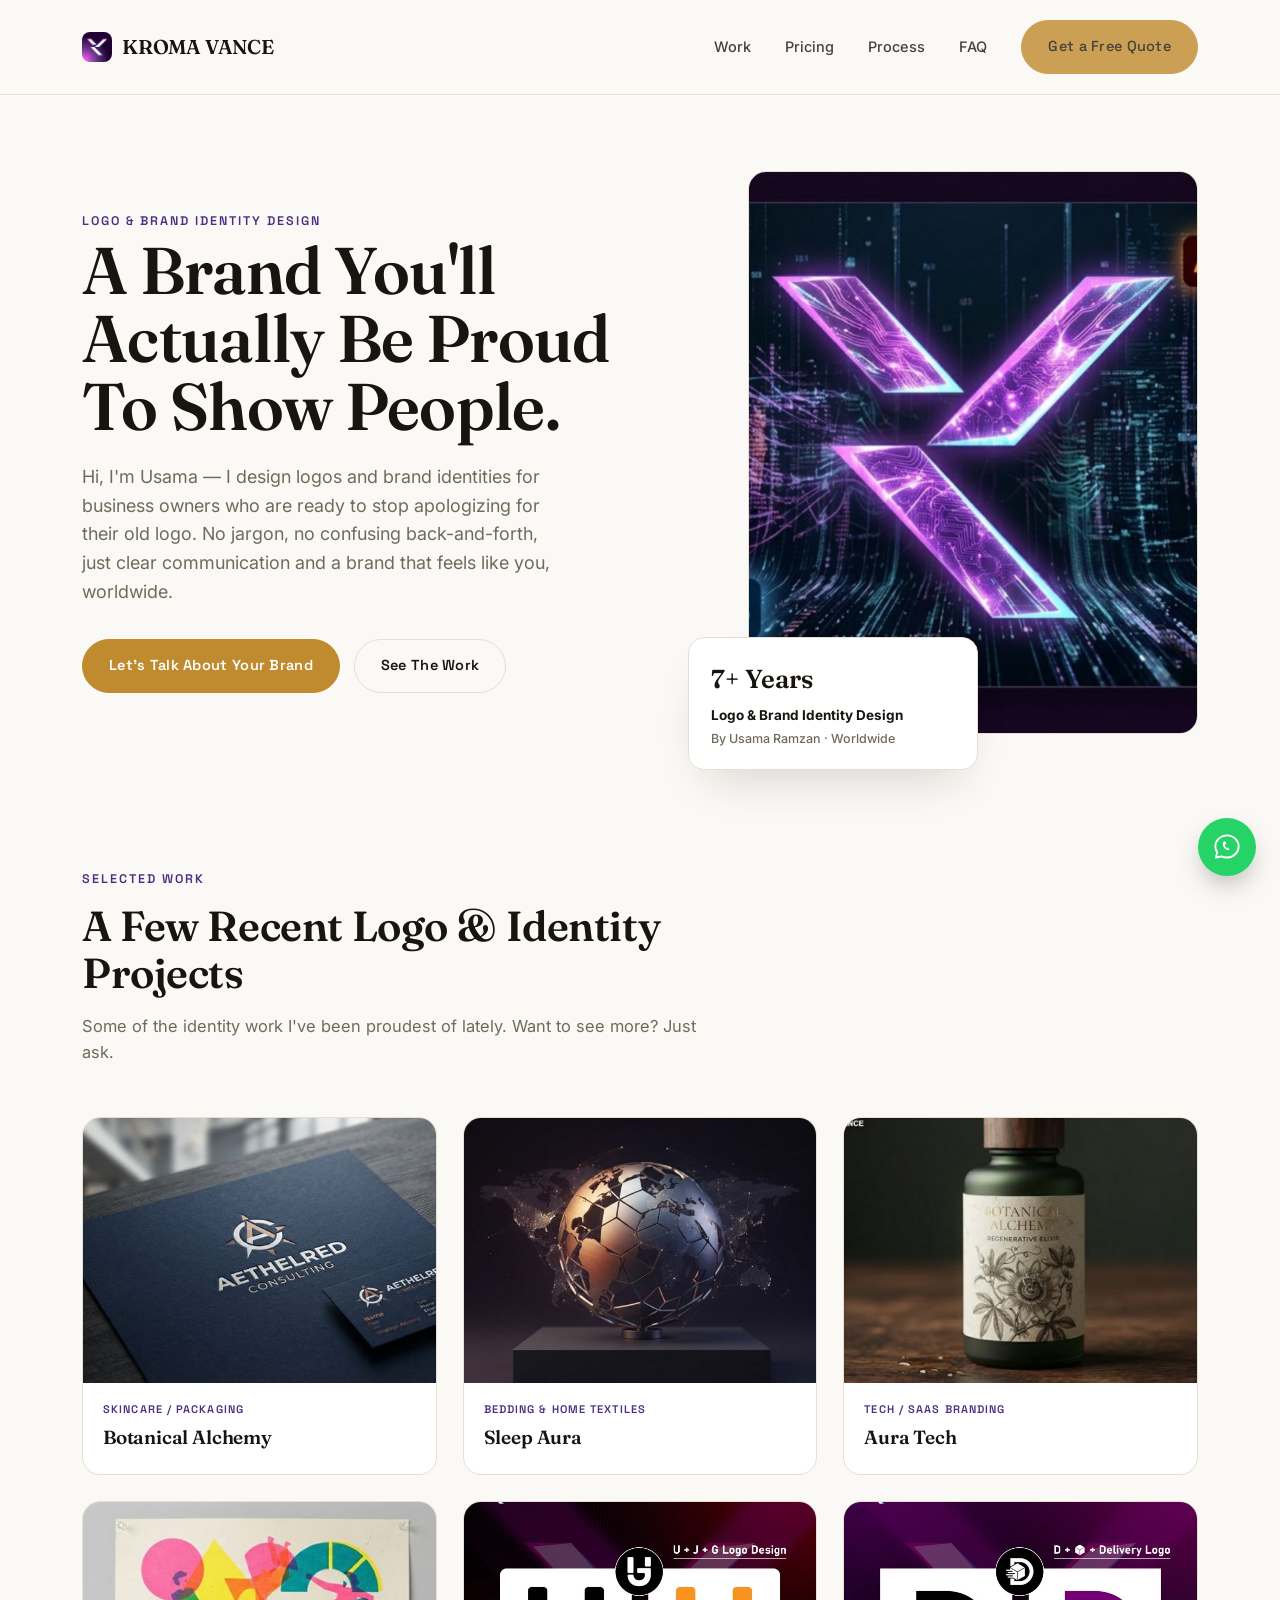
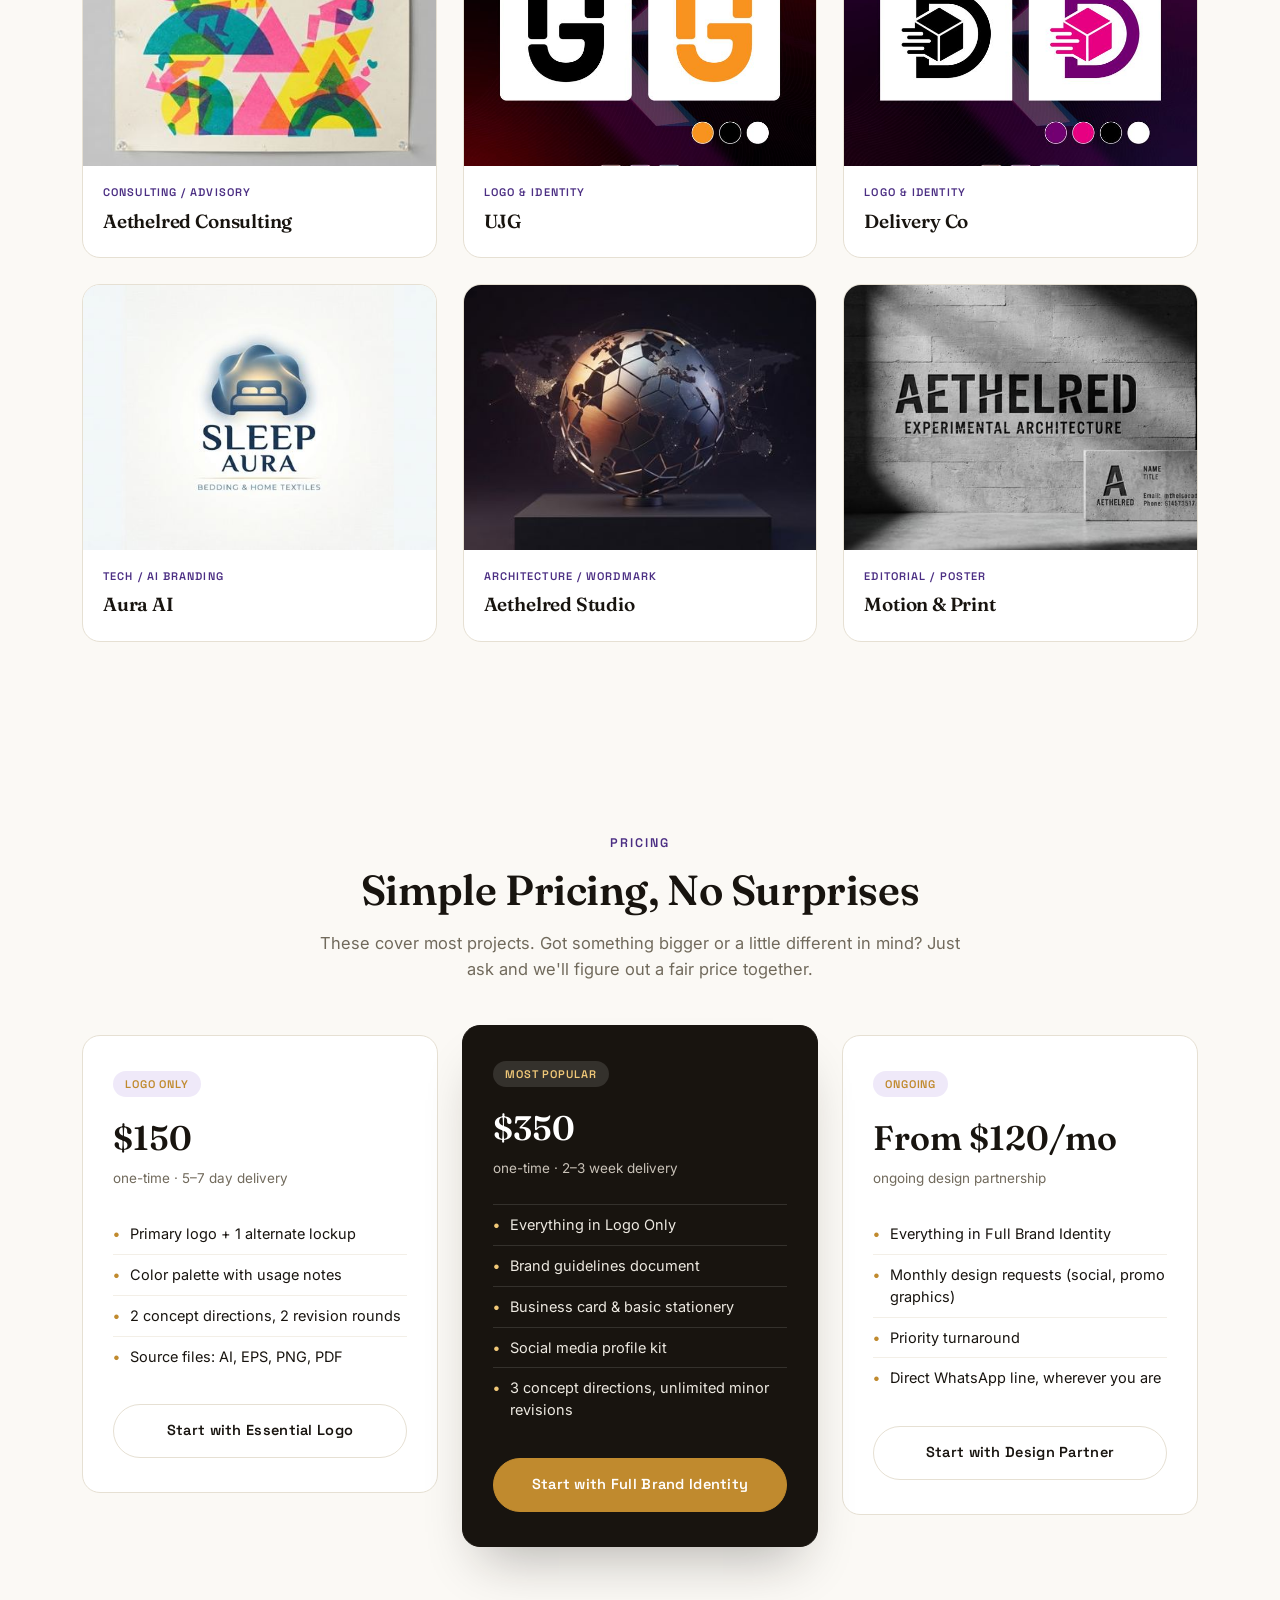
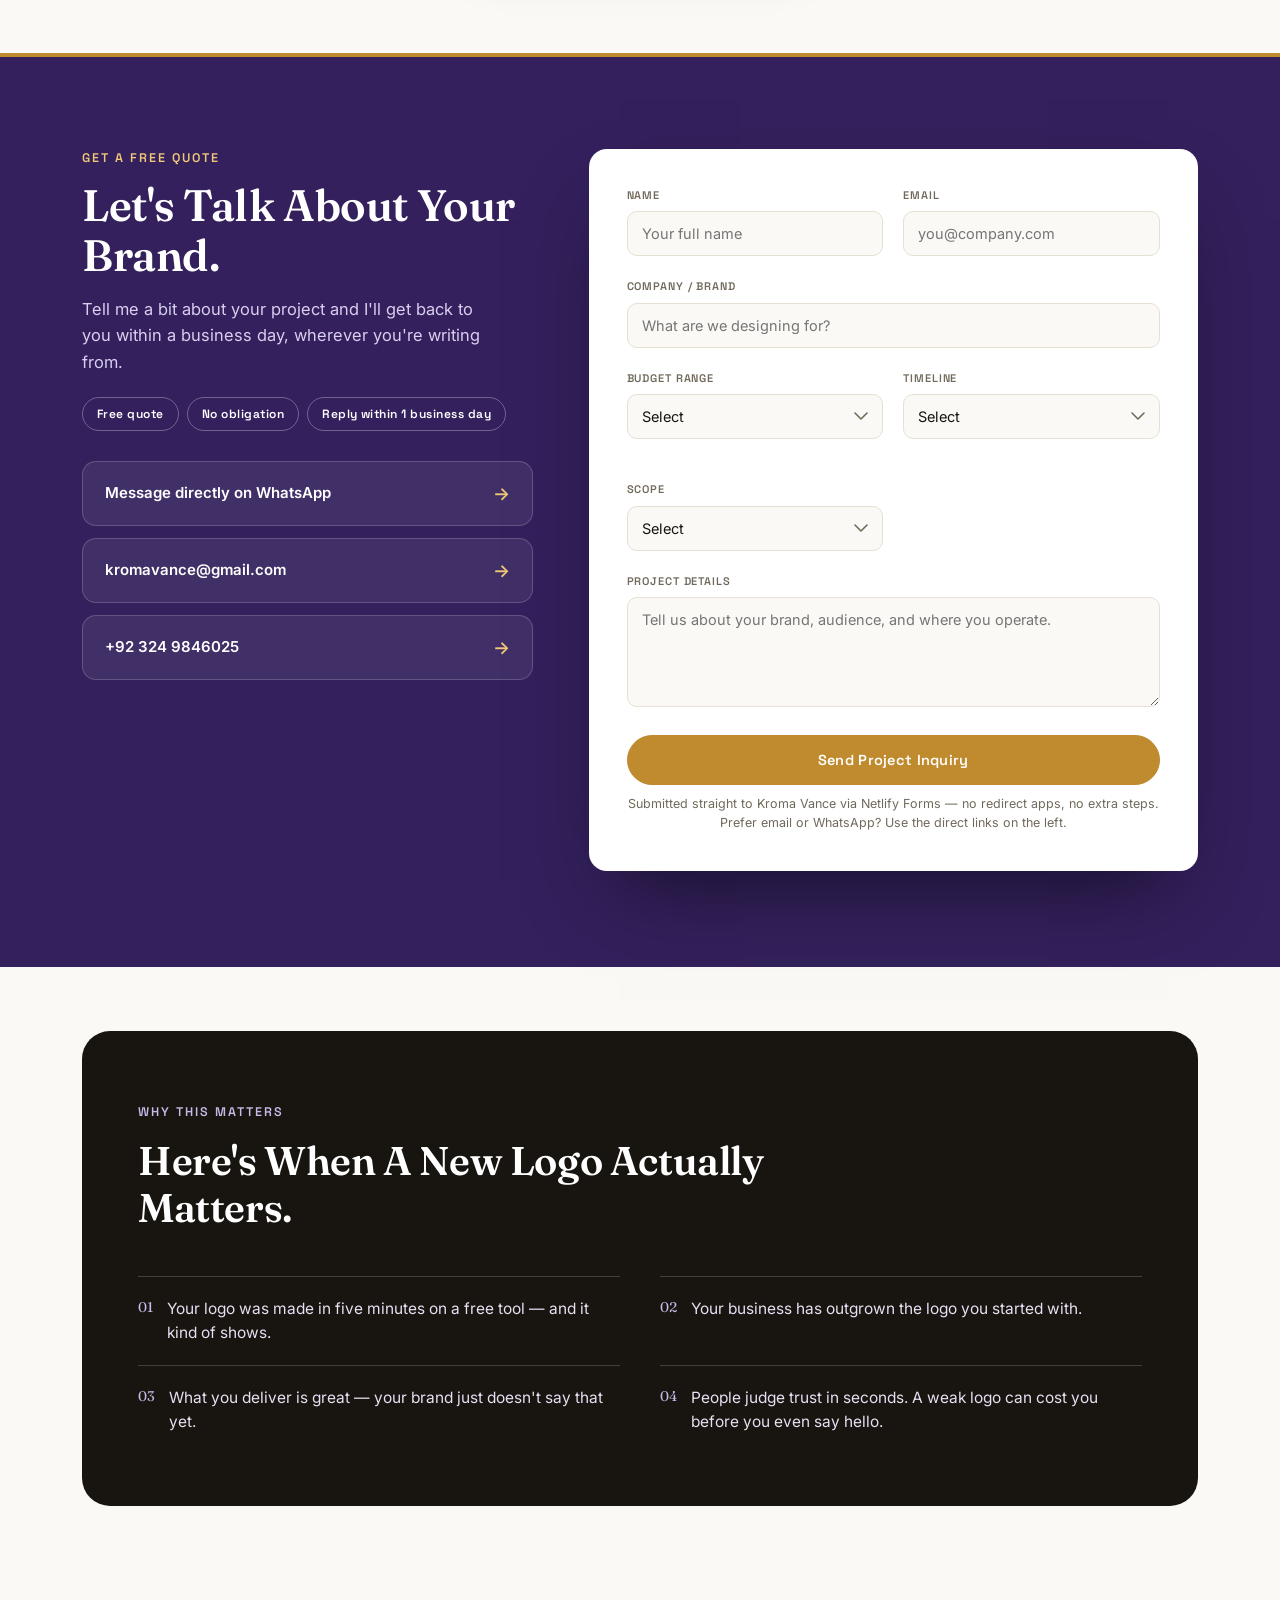
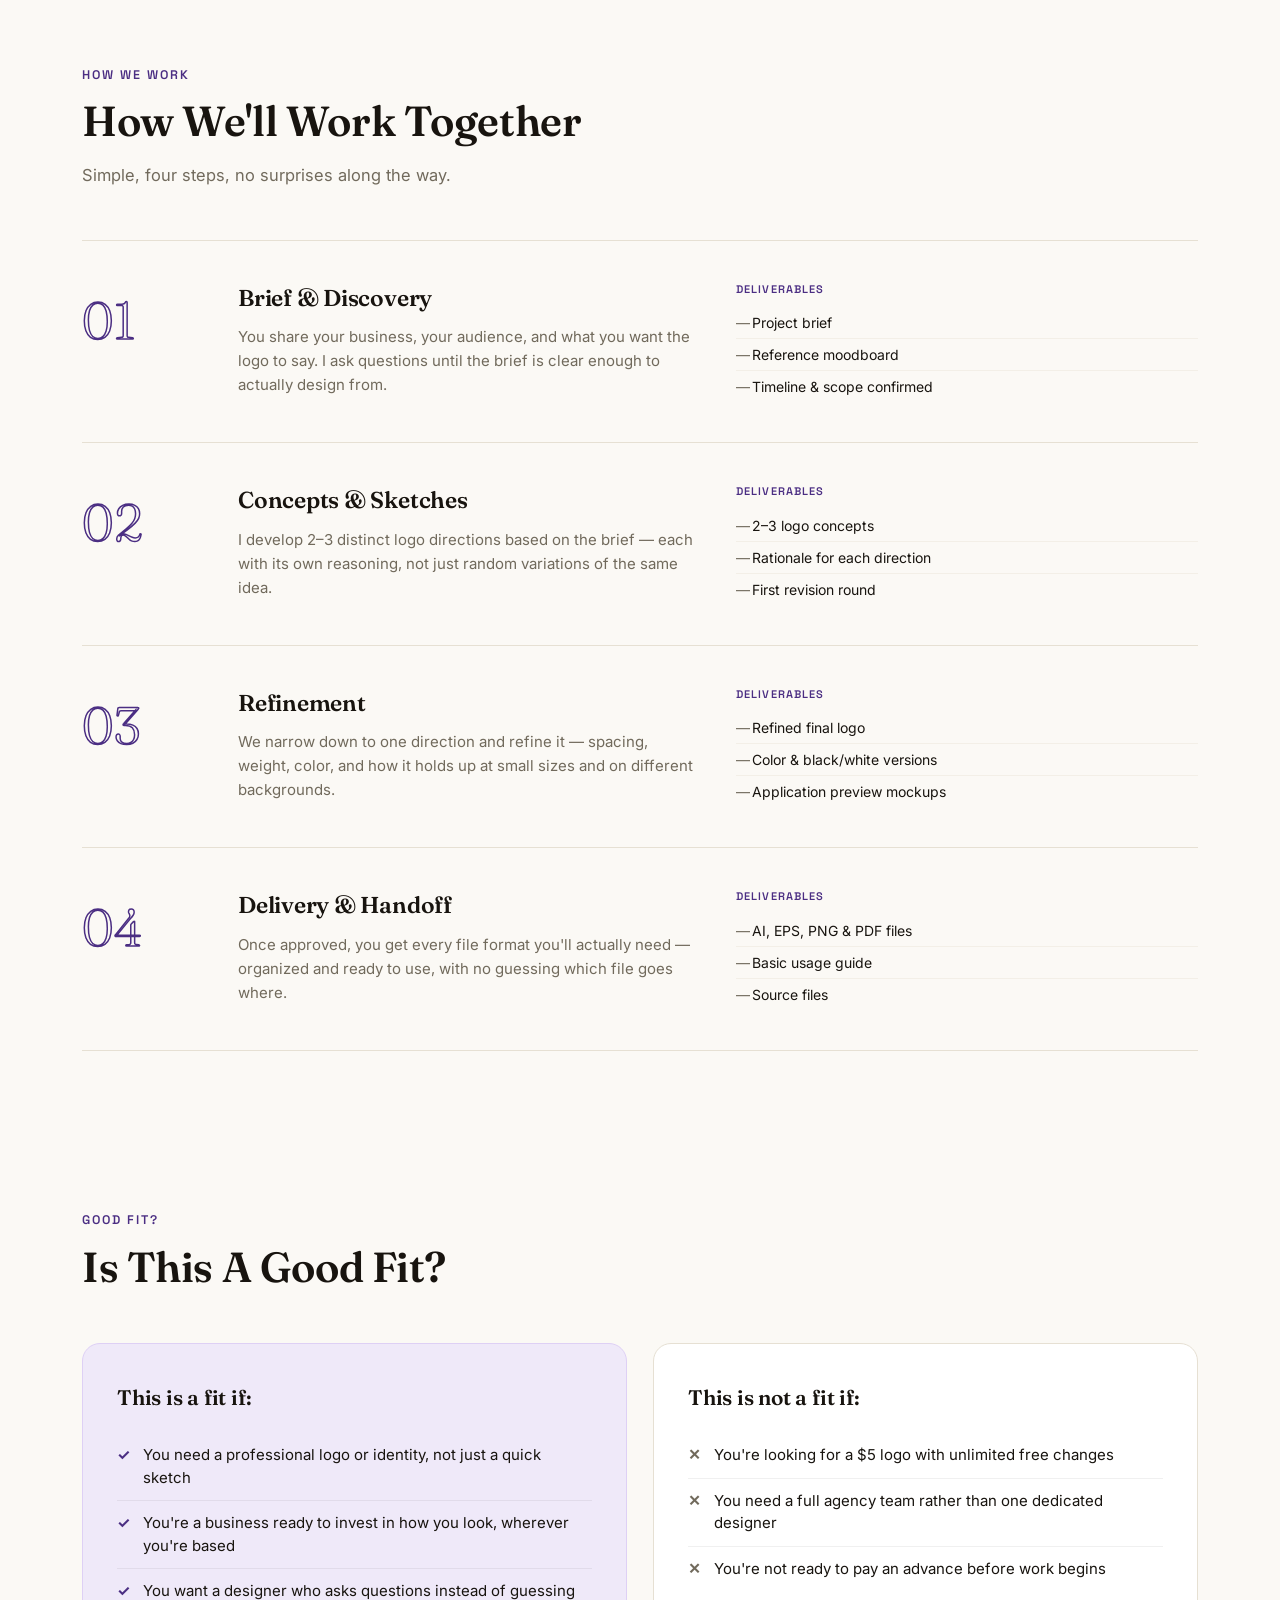
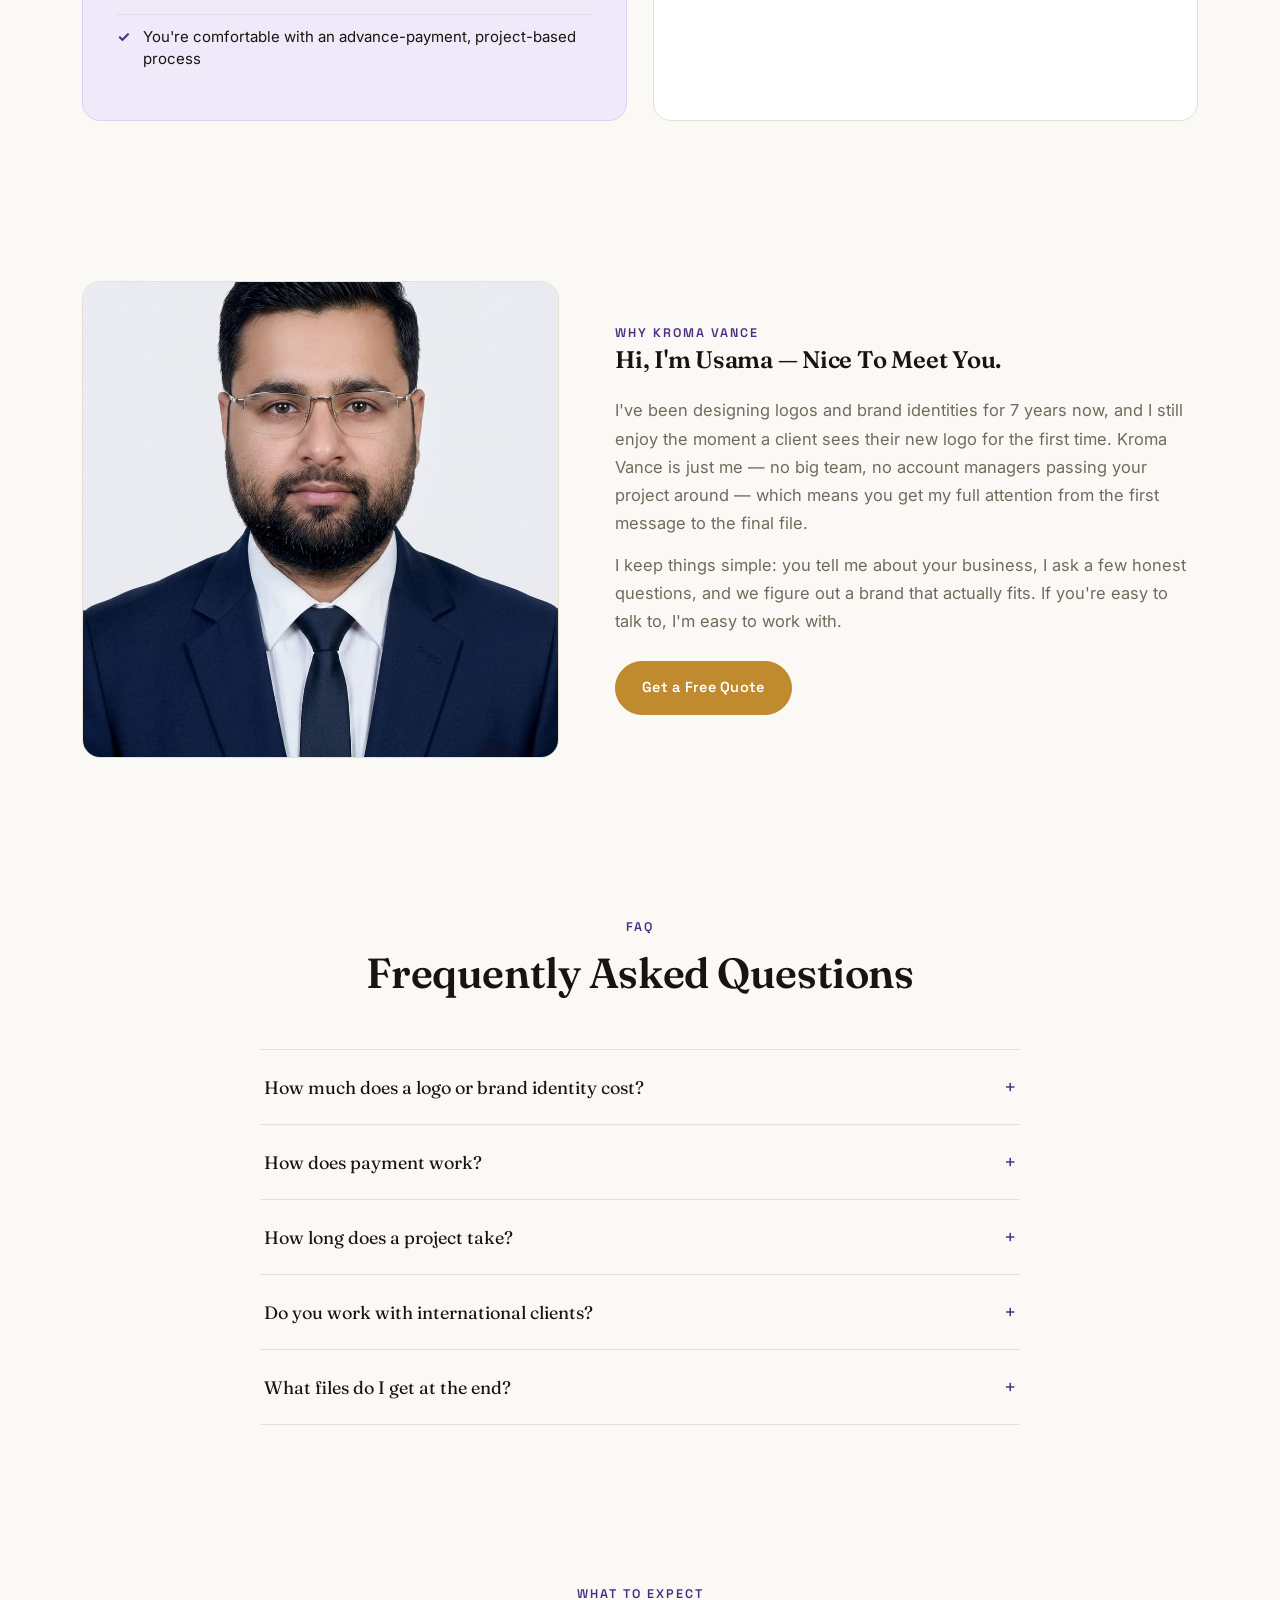
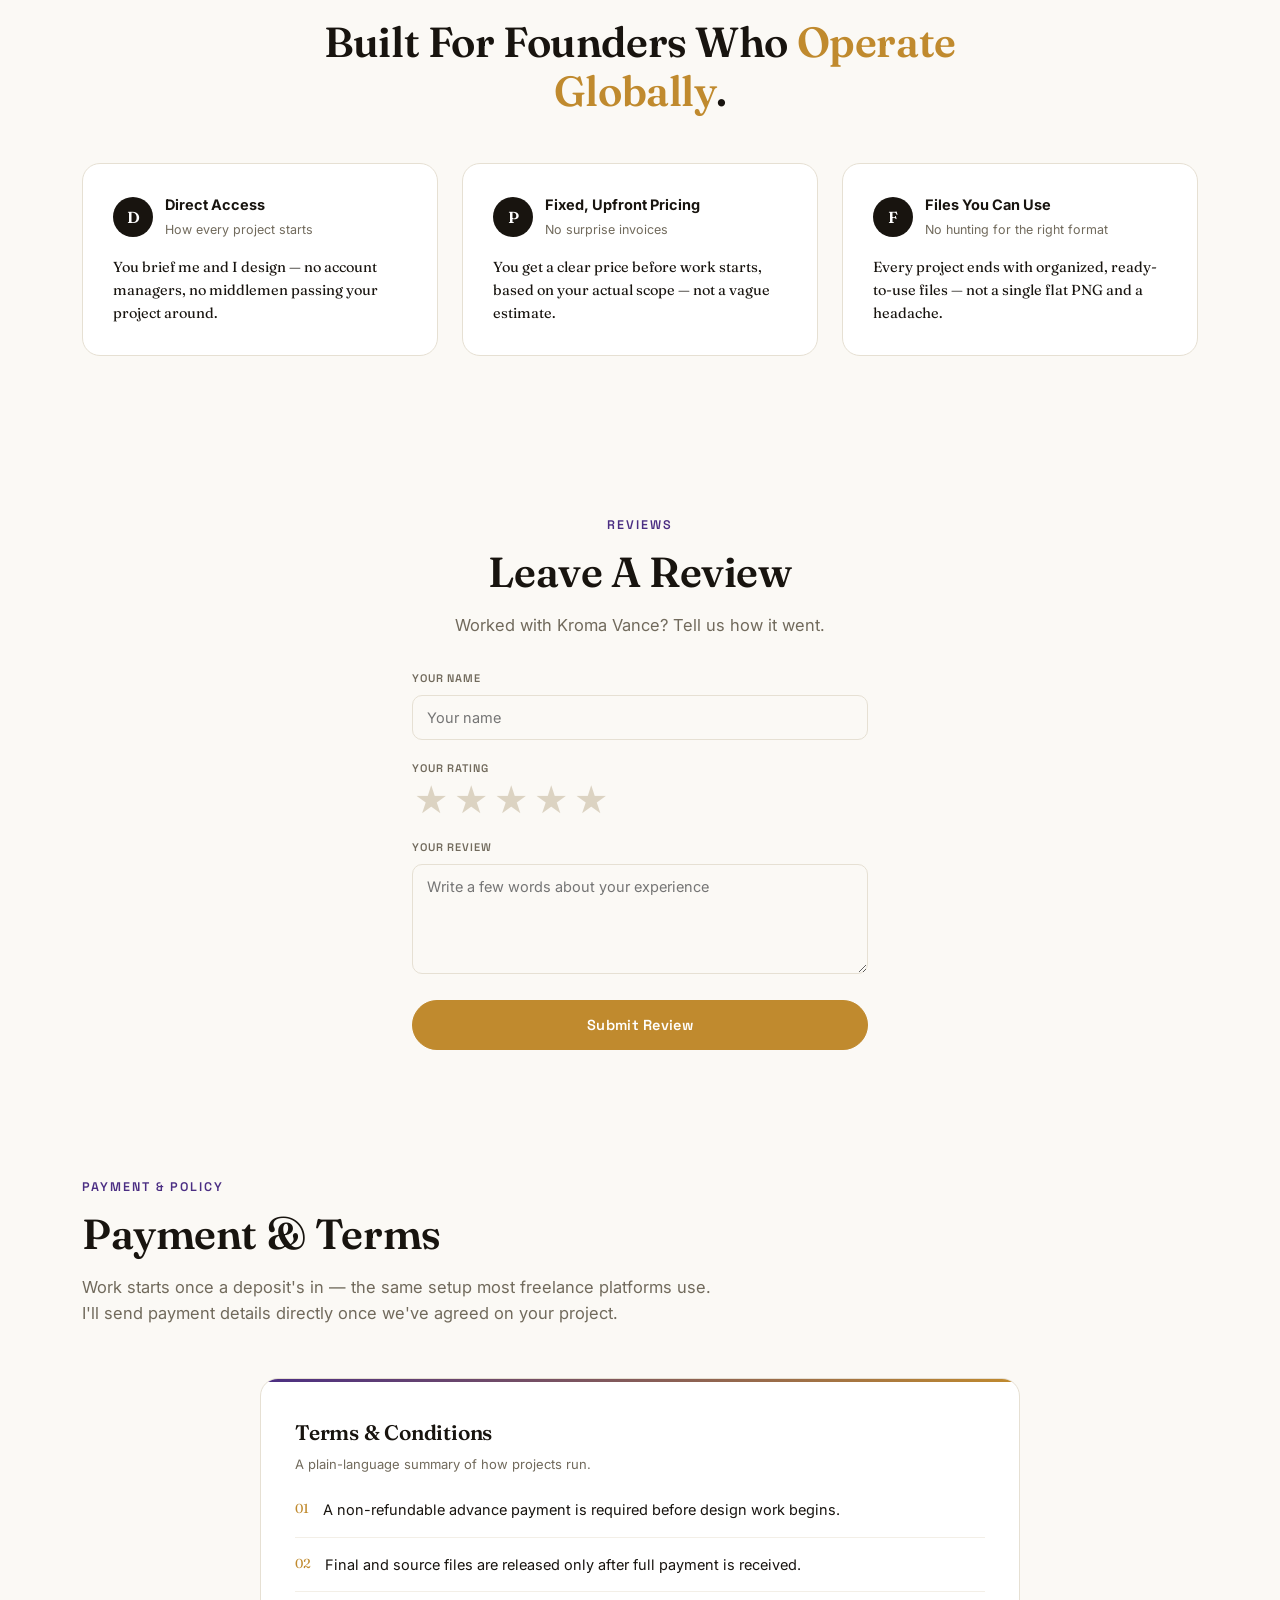
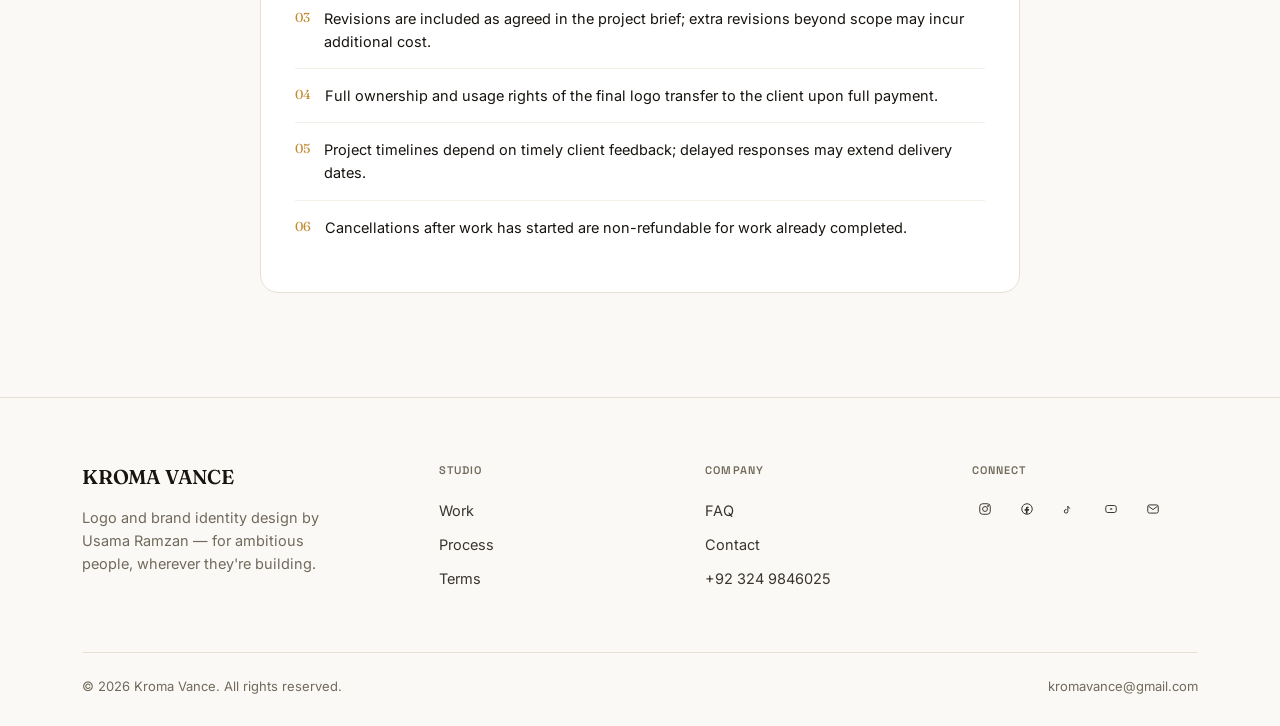
==== commit f48115e1: "Add files via upload" ====
--- a/index.html
+++ b/index.html
@@ -7,8 +7,8 @@
 <meta name="description" content="Kroma Vance is an elite logo and brand identity studio crafting iconic visual identities for ambitious global visionaries and businesses worldwide.">
 <meta name="robots" content="index, follow">
 <link rel="canonical" href="https://kromavance.com/">
-<link rel="icon" type="image/jpeg" href="assets/img/kroma-vance.jpg">
-<link rel="apple-touch-icon" href="assets/img/kroma-vance.jpg">
+<link rel="icon" type="image/png" href="assets/img/favicon.png">
+<link rel="apple-touch-icon" href="assets/img/favicon.png">
 
 <!-- Open Graph -->
 <meta property="og:title" content="Kroma Vance — Elite Logo & Brand Identity Studio">
@@ -55,7 +55,7 @@
 
 <header>
   <nav>
-    <a href="#" class="logo" style="display:flex;align-items:center;gap:10px;"><span style="width:30px;height:30px;border-radius:8px;overflow:hidden;display:inline-block;"><img src="assets/img/kroma-vance.jpg" alt="Kroma Vance"></span>KROMA VANCE</a>
+    <a href="#" class="logo" style="display:flex;align-items:center;gap:10px;"><span style="width:30px;height:30px;border-radius:8px;overflow:hidden;display:inline-block;"><img src="assets/img/header-logo.png" alt="Kroma Vance"></span>KROMA VANCE</a>
     <div class="nav-links">
       <a href="#work">Work</a>
       <a href="#pricing">Pricing</a>
@@ -91,7 +91,7 @@
         </div>
       </div>
       <div class="hero-visual">
-        <div class="hero-photo"><img src="assets/img/kroma-vance-brand-mark.jpg" alt="Kroma Vance brand mark"></div>
+        <div class="hero-photo"><img id="heroImage" src="assets/img/hero.jpg" alt="Kroma Vance brand mark"></div>
         <div class="quote-card">
           <p style="font-style:normal; font-weight:600; font-size:26px;" data-cms="hero_badge_stat">7+ Years</p>
           <div class="who" style="margin-top:6px;">
@@ -99,20 +99,6 @@
           </div>
         </div>
       </div>
-    </div>
-  </div>
-</section>
-
-<!-- LOGO STRIP -->
-<section class="logo-strip">
-  <div class="wrap">
-    <div class="eyebrow center label">A Few Marks From The Studio</div>
-    <div class="logo-row">
-      <div style="height:34px;width:110px;border-radius:8px;overflow:hidden;"><img src="assets/img/sleep-aura.jpg" alt="Sleep Aura"></div>
-      <div style="height:34px;width:110px;border-radius:8px;overflow:hidden;"><img src="assets/img/aura-tech.jpg" alt="Aura Tech"></div>
-      <div style="height:34px;width:110px;border-radius:8px;overflow:hidden;"><img src="assets/img/aethelred.jpg" alt="Aethelred"></div>
-      <div style="height:34px;width:110px;border-radius:8px;overflow:hidden;"><img src="assets/img/ujg.jpg" alt="UJG"></div>
-      <div style="height:34px;width:110px;border-radius:8px;overflow:hidden;"><img src="assets/img/delivery-co.jpg" alt="Delivery Co"></div>
     </div>
   </div>
 </section>
@@ -135,18 +121,6 @@
       <div class="case-card reveal" style="transition-delay:0.06s"><div class="thumb"><img src="assets/img/aura-ai-intelligent-solutions-brand-conc.jpg" alt="Aura AI intelligent solutions brand concept by Kroma Vance" loading="lazy"></div><div class="meta"><div class="tag">Tech / AI Branding</div><h4>Aura AI</h4></div></div>
       <div class="case-card reveal" style="transition-delay:0.12s"><div class="thumb"><img src="assets/img/aethelred-experimental-architecture-word.jpg" alt="Aethelred experimental architecture wordmark by Kroma Vance" loading="lazy"></div><div class="meta"><div class="tag">Architecture / Wordmark</div><h4>Aethelred Studio</h4></div></div>
       <div class="case-card reveal" style="transition-delay:0.18s"><div class="thumb"><img src="assets/img/editorial-poster-illustration-design-by-.jpg" alt="Editorial poster illustration design by Kroma Vance" loading="lazy"></div><div class="meta"><div class="tag">Editorial / Poster</div><h4>Motion & Print</h4></div></div>
-      <div class="case-card add-card reveal" style="transition-delay:0.24s">
-        <div class="thumb add-thumb"><span class="add-plus">+</span></div>
-        <div class="meta"><div class="tag">Open Slot</div><h4>Add Your Next Project</h4></div>
-      </div>
-      <div class="case-card add-card reveal" style="transition-delay:0.30s">
-        <div class="thumb add-thumb"><span class="add-plus">+</span></div>
-        <div class="meta"><div class="tag">Open Slot</div><h4>Add Your Next Project</h4></div>
-      </div>
-      <div class="case-card add-card reveal" style="transition-delay:0.00s">
-        <div class="thumb add-thumb"><span class="add-plus">+</span></div>
-        <div class="meta"><div class="tag">Open Slot</div><h4>Add Your Next Project</h4></div>
-      </div>
     </div>
   </div>
 </section>
@@ -201,300 +175,15 @@
   </div>
 </section>
 
-<!-- GAPS / WHY REBRAND -->
-<section class="section tight">
-  <div class="wrap">
-    <div class="gap-section">
-      <div class="eyebrow">Why This Matters</div>
-      <h2>Here's When A New Logo Actually Matters.</h2>
-      <div class="gap-grid">
-        <div class="gap-item"><span class="num">01</span><p>Your logo was made in five minutes on a free tool — and it kind of shows.</p></div>
-        <div class="gap-item"><span class="num">02</span><p>Your business has outgrown the logo you started with.</p></div>
-        <div class="gap-item"><span class="num">03</span><p>What you deliver is great — your brand just doesn't say that yet.</p></div>
-        <div class="gap-item"><span class="num">04</span><p>People judge trust in seconds. A weak logo can cost you before you even say hello.</p></div>
-      </div>
-    </div>
-  </div>
-</section>
-
-<!-- PROCESS -->
-<section class="section" id="process">
-  <div class="wrap">
-    <div class="sec-head">
-      <div class="eyebrow">How We Work</div>
-      <h2>How We'll Work Together</h2>
-      <p>Simple, four steps, no surprises along the way.</p>
-    </div>
-    <div class="phase-list">
-      <div class="phase">
-        <div class="num">01</div>
-        <div>
-          <h3>Brief &amp; Discovery</h3>
-          <div class="desc"><p>You share your business, your audience, and what you want the logo to say. I ask questions until the brief is clear enough to actually design from.</p></div>
-        </div>
-        <div class="deliverables">
-          <div class="lbl">Deliverables</div>
-          <ul><li>Project brief</li><li>Reference moodboard</li><li>Timeline &amp; scope confirmed</li></ul>
-        </div>
-      </div>
-      <div class="phase">
-        <div class="num">02</div>
-        <div>
-          <h3>Concepts &amp; Sketches</h3>
-          <div class="desc"><p>I develop 2–3 distinct logo directions based on the brief — each with its own reasoning, not just random variations of the same idea.</p></div>
-        </div>
-        <div class="deliverables">
-          <div class="lbl">Deliverables</div>
-          <ul><li>2–3 logo concepts</li><li>Rationale for each direction</li><li>First revision round</li></ul>
-        </div>
-      </div>
-      <div class="phase">
-        <div class="num">03</div>
-        <div>
-          <h3>Refinement</h3>
-          <div class="desc"><p>We narrow down to one direction and refine it — spacing, weight, color, and how it holds up at small sizes and on different backgrounds.</p></div>
-        </div>
-        <div class="deliverables">
-          <div class="lbl">Deliverables</div>
-          <ul><li>Refined final logo</li><li>Color &amp; black/white versions</li><li>Application preview mockups</li></ul>
-        </div>
-      </div>
-      <div class="phase">
-        <div class="num">04</div>
-        <div>
-          <h3>Delivery &amp; Handoff</h3>
-          <div class="desc"><p>Once approved, you get every file format you'll actually need — organized and ready to use, with no guessing which file goes where.</p></div>
-        </div>
-        <div class="deliverables">
-          <div class="lbl">Deliverables</div>
-          <ul><li>AI, EPS, PNG &amp; PDF files</li><li>Basic usage guide</li><li>Source files</li></ul>
-        </div>
-      </div>
-    </div>
-  </div>
-</section>
-
-<!-- FIT / NOT FIT -->
-<section class="section tight" id="services">
-  <div class="wrap">
-    <div class="sec-head">
-      <div class="eyebrow">Good Fit?</div>
-      <h2>Is This A Good Fit?</h2>
-    </div>
-    <div class="fit-grid">
-      <div class="fit-card yes">
-        <h3>This is a fit if:</h3>
-        <ul>
-          <li>You need a professional logo or identity, not just a quick sketch</li>
-          <li>You're a business ready to invest in how you look, wherever you're based</li>
-          <li>You want a designer who asks questions instead of guessing</li>
-          <li>You're comfortable with an advance-payment, project-based process</li>
-        </ul>
-      </div>
-      <div class="fit-card no">
-        <h3>This is not a fit if:</h3>
-        <ul>
-          <li>You're looking for a $5 logo with unlimited free changes</li>
-          <li>You need a full agency team rather than one dedicated designer</li>
-          <li>You're not ready to pay an advance before work begins</li>
-        </ul>
-      </div>
-    </div>
-  </div>
-</section>
-
-<!-- WHY US -->
-<section class="section">
-  <div class="wrap">
-    <div class="why-grid">
-      <div class="why-photo"><img src="assets/img/founder-of-kroma-vance.jpg" alt="Founder of Kroma Vance"></div>
-      <div>
-        <div class="eyebrow" data-cms="about_eyebrow">Why Kroma Vance</div>
-        <h2 data-cms="about_title">Hi, I'm Usama — Nice To Meet You.</h2>
-        <p data-cms="about_paragraph_1">I've been designing logos and brand identities for 7 years now, and I still enjoy the moment a client sees their new logo for the first time. Kroma Vance is just me — no big team, no account managers passing your project around — which means you get my full attention from the first message to the final file.</p>
-        <p data-cms="about_paragraph_2">I keep things simple: you tell me about your business, I ask a few honest questions, and we figure out a brand that actually fits. If you're easy to talk to, I'm easy to work with.</p>
-        <div class="hero-ctas" style="margin-top:26px;"><a href="#contact" class="btn">Get a Free Quote</a></div>
-      </div>
-    </div>
-  </div>
-</section>
-
-<!-- FAQ -->
-<section class="section tight" id="faq">
-  <div class="wrap">
-    <div class="sec-head center" style="margin-left:auto;margin-right:auto;">
-      <div class="eyebrow">FAQ</div>
-      <h2>Frequently Asked Questions</h2>
-    </div>
-    <div class="faq-list">
-      <div class="faq-item">
-        <button class="faq-q" onclick="toggleFaq(this)">How much does a logo or brand identity cost?<span class="icon">+</span></button>
-        <div class="faq-a"><p>Pricing depends on scope — a standalone logo costs less than a full identity package with brand guidelines. Send your brief and you'll get a fixed price before any work starts.</p></div>
-      </div>
-      <div class="faq-item">
-        <button class="faq-q" onclick="toggleFaq(this)">How does payment work?<span class="icon">+</span></button>
-        <div class="faq-a"><p>Payment is advance-based, similar to Fiverr — a portion is paid upfront to begin the work, with the balance due before final files are released. Full terms are listed below.</p></div>
-      </div>
-      <div class="faq-item">
-        <button class="faq-q" onclick="toggleFaq(this)">How long does a project take?<span class="icon">+</span></button>
-        <div class="faq-a"><p>A standalone logo typically takes 5–7 business days. Full brand identity packages usually take 2–3 weeks, depending on revisions and how quickly feedback comes back.</p></div>
-      </div>
-      <div class="faq-item">
-        <button class="faq-q" onclick="toggleFaq(this)">Do you work with international clients?<span class="icon">+</span></button>
-        <div class="faq-a"><p>Yes — Kroma Vance works with ambitious brands and founders worldwide. Communication and file delivery happen remotely, wherever you are.</p></div>
-      </div>
-      <div class="faq-item">
-        <button class="faq-q" onclick="toggleFaq(this)">What files do I get at the end?<span class="icon">+</span></button>
-        <div class="faq-a"><p>You'll receive your final logo in AI, EPS, PNG, and PDF formats, along with color and black-and-white versions and a basic usage guide.</p></div>
-      </div>
-    </div>
-  </div>
-</section>
-
-<!-- WHAT TO EXPECT (styled like a testimonial grid, but honest — no invented client quotes) -->
-<section class="section center" style="text-align:center;">
-  <div class="wrap">
-    <div class="eyebrow">What To Expect</div>
-    <h2 style="font-size:clamp(28px,3.6vw,42px); margin-top:14px; max-width:640px; margin-left:auto; margin-right:auto; line-height:1.15;">Built For Founders Who <span style="color:var(--cta);">Operate Globally</span>.</h2>
-    <div class="testi-grid" style="margin-top:48px; text-align:left;">
-      <div class="testi-card">
-        <div style="display:flex; align-items:center; gap:12px;">
-          <div style="width:40px; height:40px; border-radius:50%; background:var(--ink); color:#fff; display:flex; align-items:center; justify-content:center; font-family:'Fraunces',serif; font-weight:600; flex-shrink:0;">D</div>
-          <div><strong style="display:block; font-size:14.5px;">Direct Access</strong><span style="font-size:12.5px; color:var(--muted);">How every project starts</span></div>
-        </div>
-        <p style="font-style:normal; font-size:14.5px; color:var(--ink); line-height:1.6; margin-top:16px;">You brief me and I design — no account managers, no middlemen passing your project around.</p>
-      </div>
-      <div class="testi-card">
-        <div style="display:flex; align-items:center; gap:12px;">
-          <div style="width:40px; height:40px; border-radius:50%; background:var(--ink); color:#fff; display:flex; align-items:center; justify-content:center; font-family:'Fraunces',serif; font-weight:600; flex-shrink:0;">P</div>
-          <div><strong style="display:block; font-size:14.5px;">Fixed, Upfront Pricing</strong><span style="font-size:12.5px; color:var(--muted);">No surprise invoices</span></div>
-        </div>
-        <p style="font-style:normal; font-size:14.5px; color:var(--ink); line-height:1.6; margin-top:16px;">You get a clear price before work starts, based on your actual scope — not a vague estimate.</p>
-      </div>
-      <div class="testi-card">
-        <div style="display:flex; align-items:center; gap:12px;">
-          <div style="width:40px; height:40px; border-radius:50%; background:var(--ink); color:#fff; display:flex; align-items:center; justify-content:center; font-family:'Fraunces',serif; font-weight:600; flex-shrink:0;">F</div>
-          <div><strong style="display:block; font-size:14.5px;">Files You Can Use</strong><span style="font-size:12.5px; color:var(--muted);">No hunting for the right format</span></div>
-        </div>
-        <p style="font-style:normal; font-size:14.5px; color:var(--ink); line-height:1.6; margin-top:16px;">Every project ends with organized, ready-to-use files — not a single flat PNG and a headache.</p>
-      </div>
-    </div>
-  </div>
-</section>
-
-<!-- QUALITY / STARS ANIMATION (illustrative — swap in real review data once available) -->
-<section class="section tight">
-  <div class="wrap">
-    <div class="quality-band" id="qualityBand">
-      <div class="stars" id="starsRow">
-        <span>&#9733;</span><span>&#9733;</span><span>&#9733;</span><span>&#9733;</span><span>&#9733;</span>
-      </div>
-      <h3>Every Project Gets The Same Five-Star Effort</h3>
-      <p>No shortcuts, no filler concepts, no ghosting after payment. Every project gets treated like it's going in the portfolio — because it usually does.</p>
-    </div>
-  </div>
-</section>
-
-<!-- CLIENT REVIEWS (real submissions only — see chat for why no fabricated reviews) -->
-<section class="section tight" style="overflow:hidden;">
-  <div class="wrap">
-    <div class="sec-head center" style="margin-left:auto; margin-right:auto;">
-      <div class="eyebrow">Client Reviews</div>
-      <h2>Real Reviews, As They Come In</h2>
-      <p>This space fills up with real feedback as it comes in — nothing here is made up. Be one of the first to leave yours.</p>
-    </div>
-  </div>
-
-  <div class="marquee-wrap">
-    <div class="marquee-track" id="marqueeTrack"></div>
-  </div>
-
-  <div class="wrap" style="text-align:center; margin-top:36px;">
-    <a href="#leave-review" class="btn">Leave A Review</a>
-  </div>
-</section>
-
-<!-- LEAVE A REVIEW (real, collected via Netlify Forms) -->
-<section class="section tight" id="leave-review">
-  <div class="wrap" style="max-width:640px; margin:0 auto;">
-    <div class="contact-card">
-      <h3 style="font-size:22px; margin-bottom:6px;">Worked With Kroma Vance?</h3>
-      <p style="color:var(--muted); font-size:14.5px; margin-bottom:26px;">Leave an honest rating and a few words — it goes straight to Usama and helps future clients decide.</p>
-      <form name="client-review" method="POST" netlify data-netlify="true" action="/thank-you">
-        <input type="hidden" name="form-name" value="client-review" />
-        <div class="form-row">
-          <div class="form-group">
-            <label class="flbl" for="rname">Your Name</label>
-            <input class="kv-input" id="rname" name="Reviewer Name" type="text" placeholder="Full name" required>
-          </div>
-          <div class="form-group">
-            <label class="flbl" for="rrating">Rating</label>
-            <select class="kv-select" id="rrating" name="Rating" required>
-              <option value="">Select</option>
-              <option>5 Stars</option>
-              <option>4 Stars</option>
-              <option>3 Stars</option>
-              <option>2 Stars</option>
-              <option>1 Star</option>
-            </select>
-          </div>
-        </div>
-        <div class="form-group">
-          <label class="flbl" for="rtext">Your Review</label>
-          <textarea class="kv-textarea" id="rtext" name="Review Text" placeholder="How was your experience working with Kroma Vance?" required></textarea>
-        </div>
-        <button type="submit" class="btn" style="width:100%; justify-content:center;">Submit Review</button>
-        <p class="submit-note">Submitted reviews are moderated before appearing on the site above.</p>
-      </form>
-    </div>
-  </div>
-</section>
-
-<!-- PAYMENT & TERMS -->
-<section class="section tight" id="payment">
-  <div class="wrap">
-    <div class="sec-head">
-      <div class="eyebrow">Payment &amp; Policy</div>
-      <h2>Payment &amp; Terms</h2>
-      <p>Work starts once a deposit's in — the same setup most freelance platforms like Fiverr use.</p>
-    </div>
-    <div class="policy-grid">
-      <div class="policy-card dark">
-        <h3>Payment Details</h3>
-        <div class="sub" data-cms="payment_policy">50% advance to begin work, 50% before final files are released. Custom terms available for larger projects.</div>
-        <div class="policy-row">
-          <span class="rlbl" data-cms="bank_label">Bank Transfer — Meezan Bank</span>
-          <span class="rval" data-cms="bank_details">Account Title: USAMA RAMZAN<br>Account No: 12340104842028<br>IBAN: PK23MEZN0012340104842028<br>Branch: Pindi Gheb</span>
-        </div>
-        <div class="policy-row">
-          <span class="rlbl">JazzCash</span>
-          <span class="rval" data-cms="jazzcash_details">+92 324 9846025 (Usama Ramzan)</span>
-        </div>
-      </div>
-      <div class="policy-card">
-        <h3>Terms &amp; Conditions</h3>
-        <div class="sub">A plain-language summary of how projects run.</div>
-        <div class="term-list">
-          <div class="term-item"><p>A non-refundable advance payment is required before design work begins.</p></div>
-          <div class="term-item"><p>Final and source files are released only after full payment is received.</p></div>
-          <div class="term-item"><p>Revisions are included as agreed in the project brief; extra revisions beyond scope may incur additional cost.</p></div>
-          <div class="term-item"><p>Full ownership and usage rights of the final logo transfer to the client upon full payment.</p></div>
-          <div class="term-item"><p>Project timelines depend on timely client feedback; delayed responses may extend delivery dates.</p></div>
-          <div class="term-item"><p>Cancellations after work has started are non-refundable for work already completed.</p></div>
-        </div>
-      </div>
-    </div>
-  </div>
-</section>
-
-<!-- CTA / CONTACT -->
-<section class="section tight" id="contact">
+<!-- GET A FREE QUOTE (highlighted band, sits right under Pricing) -->
+<section class="section contact-band" id="contact">
   <div class="wrap">
     <div class="contact-wrap">
       <div class="contact-left">
-        <div class="eyebrow">Start A Project</div>
+        <div class="eyebrow">Get A Free Quote</div>
         <h2>Let's Talk About Your Brand.</h2>
         <p>Tell me a bit about your project and I'll get back to you within a business day, wherever you're writing from.</p>
+        <div class="perks"><span class="perk">Free quote</span><span class="perk">No obligation</span><span class="perk">Reply within 1 business day</span></div>
         <div class="quick-links">
           <a href="https://wa.me/923249846025" target="_blank" rel="noopener" class="quick-link" id="qlWhatsapp">Message directly on WhatsApp <span class="arrow">&rarr;</span></a>
           <a href="mailto:kromavance@gmail.com" class="quick-link" id="qlEmail">kromavance@gmail.com <span class="arrow">&rarr;</span></a>
@@ -575,8 +264,257 @@
   </div>
 </section>
 
-
-
+<!-- GAPS / WHY REBRAND -->
+<section class="section tight">
+  <div class="wrap">
+    <div class="gap-section">
+      <div class="eyebrow">Why This Matters</div>
+      <h2>Here's When A New Logo Actually Matters.</h2>
+      <div class="gap-grid">
+        <div class="gap-item"><span class="num">01</span><p>Your logo was made in five minutes on a free tool — and it kind of shows.</p></div>
+        <div class="gap-item"><span class="num">02</span><p>Your business has outgrown the logo you started with.</p></div>
+        <div class="gap-item"><span class="num">03</span><p>What you deliver is great — your brand just doesn't say that yet.</p></div>
+        <div class="gap-item"><span class="num">04</span><p>People judge trust in seconds. A weak logo can cost you before you even say hello.</p></div>
+      </div>
+    </div>
+  </div>
+</section>
+
+<!-- PROCESS -->
+<section class="section" id="process">
+  <div class="wrap">
+    <div class="sec-head">
+      <div class="eyebrow">How We Work</div>
+      <h2>How We'll Work Together</h2>
+      <p>Simple, four steps, no surprises along the way.</p>
+    </div>
+    <div class="phase-list">
+      <div class="phase">
+        <div class="num">01</div>
+        <div>
+          <h3>Brief &amp; Discovery</h3>
+          <div class="desc"><p>You share your business, your audience, and what you want the logo to say. I ask questions until the brief is clear enough to actually design from.</p></div>
+        </div>
+        <div class="deliverables">
+          <div class="lbl">Deliverables</div>
+          <ul><li>Project brief</li><li>Reference moodboard</li><li>Timeline &amp; scope confirmed</li></ul>
+        </div>
+      </div>
+      <div class="phase">
+        <div class="num">02</div>
+        <div>
+          <h3>Concepts &amp; Sketches</h3>
+          <div class="desc"><p>I develop 2–3 distinct logo directions based on the brief — each with its own reasoning, not just random variations of the same idea.</p></div>
+        </div>
+        <div class="deliverables">
+          <div class="lbl">Deliverables</div>
+          <ul><li>2–3 logo concepts</li><li>Rationale for each direction</li><li>First revision round</li></ul>
+        </div>
+      </div>
+      <div class="phase">
+        <div class="num">03</div>
+        <div>
+          <h3>Refinement</h3>
+          <div class="desc"><p>We narrow down to one direction and refine it — spacing, weight, color, and how it holds up at small sizes and on different backgrounds.</p></div>
+        </div>
+        <div class="deliverables">
+          <div class="lbl">Deliverables</div>
+          <ul><li>Refined final logo</li><li>Color &amp; black/white versions</li><li>Application preview mockups</li></ul>
+        </div>
+      </div>
+      <div class="phase">
+        <div class="num">04</div>
+        <div>
+          <h3>Delivery &amp; Handoff</h3>
+          <div class="desc"><p>Once approved, you get every file format you'll actually need — organized and ready to use, with no guessing which file goes where.</p></div>
+        </div>
+        <div class="deliverables">
+          <div class="lbl">Deliverables</div>
+          <ul><li>AI, EPS, PNG &amp; PDF files</li><li>Basic usage guide</li><li>Source files</li></ul>
+        </div>
+      </div>
+    </div>
+  </div>
+</section>
+
+<!-- FIT / NOT FIT -->
+<section class="section tight" id="services">
+  <div class="wrap">
+    <div class="sec-head">
+      <div class="eyebrow">Good Fit?</div>
+      <h2>Is This A Good Fit?</h2>
+    </div>
+    <div class="fit-grid">
+      <div class="fit-card yes">
+        <h3>This is a fit if:</h3>
+        <ul>
+          <li>You need a professional logo or identity, not just a quick sketch</li>
+          <li>You're a business ready to invest in how you look, wherever you're based</li>
+          <li>You want a designer who asks questions instead of guessing</li>
+          <li>You're comfortable with an advance-payment, project-based process</li>
+        </ul>
+      </div>
+      <div class="fit-card no">
+        <h3>This is not a fit if:</h3>
+        <ul>
+          <li>You're looking for a $5 logo with unlimited free changes</li>
+          <li>You need a full agency team rather than one dedicated designer</li>
+          <li>You're not ready to pay an advance before work begins</li>
+        </ul>
+      </div>
+    </div>
+  </div>
+</section>
+
+<!-- WHY US -->
+<section class="section">
+  <div class="wrap">
+    <div class="why-grid">
+      <div class="why-photo"><img id="aboutImage" src="assets/img/about.jpg" alt="Founder of Kroma Vance"></div>
+      <div>
+        <div class="eyebrow" data-cms="about_eyebrow">Why Kroma Vance</div>
+        <h2 data-cms="about_title">Hi, I'm Usama — Nice To Meet You.</h2>
+        <p data-cms="about_paragraph_1">I've been designing logos and brand identities for 7 years now, and I still enjoy the moment a client sees their new logo for the first time. Kroma Vance is just me — no big team, no account managers passing your project around — which means you get my full attention from the first message to the final file.</p>
+        <p data-cms="about_paragraph_2">I keep things simple: you tell me about your business, I ask a few honest questions, and we figure out a brand that actually fits. If you're easy to talk to, I'm easy to work with.</p>
+        <div class="hero-ctas" style="margin-top:26px;"><a href="#contact" class="btn">Get a Free Quote</a></div>
+      </div>
+    </div>
+  </div>
+</section>
+
+<!-- FAQ -->
+<section class="section tight" id="faq">
+  <div class="wrap">
+    <div class="sec-head center" style="margin-left:auto;margin-right:auto;">
+      <div class="eyebrow">FAQ</div>
+      <h2>Frequently Asked Questions</h2>
+    </div>
+    <div class="faq-list">
+      <div class="faq-item">
+        <button class="faq-q" onclick="toggleFaq(this)">How much does a logo or brand identity cost?<span class="icon">+</span></button>
+        <div class="faq-a"><p>Pricing depends on scope — a standalone logo costs less than a full identity package with brand guidelines. Send your brief and you'll get a fixed price before any work starts.</p></div>
+      </div>
+      <div class="faq-item">
+        <button class="faq-q" onclick="toggleFaq(this)">How does payment work?<span class="icon">+</span></button>
+        <div class="faq-a"><p>Payment is advance-based, similar to Fiverr — a portion is paid upfront to begin the work, with the balance due before final files are released. I'll send the payment details once we've agreed on your project, and the full terms are listed below.</p></div>
+      </div>
+      <div class="faq-item">
+        <button class="faq-q" onclick="toggleFaq(this)">How long does a project take?<span class="icon">+</span></button>
+        <div class="faq-a"><p>A standalone logo typically takes 5–7 business days. Full brand identity packages usually take 2–3 weeks, depending on revisions and how quickly feedback comes back.</p></div>
+      </div>
+      <div class="faq-item">
+        <button class="faq-q" onclick="toggleFaq(this)">Do you work with international clients?<span class="icon">+</span></button>
+        <div class="faq-a"><p>Yes — Kroma Vance works with ambitious brands and founders worldwide. Communication and file delivery happen remotely, wherever you are.</p></div>
+      </div>
+      <div class="faq-item">
+        <button class="faq-q" onclick="toggleFaq(this)">What files do I get at the end?<span class="icon">+</span></button>
+        <div class="faq-a"><p>You'll receive your final logo in AI, EPS, PNG, and PDF formats, along with color and black-and-white versions and a basic usage guide.</p></div>
+      </div>
+    </div>
+  </div>
+</section>
+
+<!-- WHAT TO EXPECT (styled like a testimonial grid, but honest — no invented client quotes) -->
+<section class="section center" style="text-align:center;">
+  <div class="wrap">
+    <div class="eyebrow">What To Expect</div>
+    <h2 style="font-size:clamp(28px,3.6vw,42px); margin-top:14px; max-width:640px; margin-left:auto; margin-right:auto; line-height:1.15;">Built For Founders Who <span style="color:var(--cta);">Operate Globally</span>.</h2>
+    <div class="testi-grid" style="margin-top:48px; text-align:left;">
+      <div class="testi-card">
+        <div style="display:flex; align-items:center; gap:12px;">
+          <div style="width:40px; height:40px; border-radius:50%; background:var(--ink); color:#fff; display:flex; align-items:center; justify-content:center; font-family:'Fraunces',serif; font-weight:600; flex-shrink:0;">D</div>
+          <div><strong style="display:block; font-size:14.5px;">Direct Access</strong><span style="font-size:12.5px; color:var(--muted);">How every project starts</span></div>
+        </div>
+        <p style="font-style:normal; font-size:14.5px; color:var(--ink); line-height:1.6; margin-top:16px;">You brief me and I design — no account managers, no middlemen passing your project around.</p>
+      </div>
+      <div class="testi-card">
+        <div style="display:flex; align-items:center; gap:12px;">
+          <div style="width:40px; height:40px; border-radius:50%; background:var(--ink); color:#fff; display:flex; align-items:center; justify-content:center; font-family:'Fraunces',serif; font-weight:600; flex-shrink:0;">P</div>
+          <div><strong style="display:block; font-size:14.5px;">Fixed, Upfront Pricing</strong><span style="font-size:12.5px; color:var(--muted);">No surprise invoices</span></div>
+        </div>
+        <p style="font-style:normal; font-size:14.5px; color:var(--ink); line-height:1.6; margin-top:16px;">You get a clear price before work starts, based on your actual scope — not a vague estimate.</p>
+      </div>
+      <div class="testi-card">
+        <div style="display:flex; align-items:center; gap:12px;">
+          <div style="width:40px; height:40px; border-radius:50%; background:var(--ink); color:#fff; display:flex; align-items:center; justify-content:center; font-family:'Fraunces',serif; font-weight:600; flex-shrink:0;">F</div>
+          <div><strong style="display:block; font-size:14.5px;">Files You Can Use</strong><span style="font-size:12.5px; color:var(--muted);">No hunting for the right format</span></div>
+        </div>
+        <p style="font-style:normal; font-size:14.5px; color:var(--ink); line-height:1.6; margin-top:16px;">Every project ends with organized, ready-to-use files — not a single flat PNG and a headache.</p>
+      </div>
+    </div>
+  </div>
+</section>
+
+<!-- REVIEWS WALL: real client reviews only, managed in the admin panel. Hidden until at least one exists. -->
+<section class="section tight reviews-wall" id="reviews" hidden>
+  <div class="wrap">
+    <div class="sec-head center" style="margin-left:auto; margin-right:auto; margin-bottom:28px;">
+      <div class="eyebrow" data-cms="reviews_eyebrow">Client Reviews</div>
+      <h2 data-cms="reviews_title">Kind Words From Clients</h2>
+    </div>
+    <div class="rating-summary" id="ratingSummary"></div>
+  </div>
+  <div class="rv-marquee" id="rvWall"></div>
+</section>
+
+<!-- LEAVE A REVIEW (simple form, collected via Netlify Forms) -->
+<section class="section tight" id="leave-review">
+  <div class="wrap review-wrap">
+    <div class="sec-head center" style="margin-left:auto; margin-right:auto; margin-bottom:32px;">
+      <div class="eyebrow">Reviews</div>
+      <h2>Leave A Review</h2>
+      <p>Worked with Kroma Vance? Tell us how it went.</p>
+    </div>
+    <form class="review-form" name="client-review" method="POST" netlify data-netlify="true" netlify-honeypot="bot-field" action="/thank-you">
+      <input type="hidden" name="form-name" value="client-review" />
+      <p style="display:none;"><label>Leave this empty: <input name="bot-field" /></label></p>
+      <div class="form-group">
+        <label class="flbl" for="rname">Your Name</label>
+        <input class="kv-input" id="rname" name="Reviewer Name" type="text" placeholder="Your name" required>
+      </div>
+      <div class="form-group">
+        <span class="flbl" id="ratingLabel">Your Rating</span>
+        <div class="star-input" role="radiogroup" aria-labelledby="ratingLabel">
+          <input type="radio" id="star5" name="Rating" value="5 Stars" required><label for="star5" title="5 stars">&#9733;<span class="sr">5 stars</span></label>
+          <input type="radio" id="star4" name="Rating" value="4 Stars"><label for="star4" title="4 stars">&#9733;<span class="sr">4 stars</span></label>
+          <input type="radio" id="star3" name="Rating" value="3 Stars"><label for="star3" title="3 stars">&#9733;<span class="sr">3 stars</span></label>
+          <input type="radio" id="star2" name="Rating" value="2 Stars"><label for="star2" title="2 stars">&#9733;<span class="sr">2 stars</span></label>
+          <input type="radio" id="star1" name="Rating" value="1 Star"><label for="star1" title="1 star">&#9733;<span class="sr">1 star</span></label>
+        </div>
+      </div>
+      <div class="form-group">
+        <label class="flbl" for="rtext">Your Review</label>
+        <textarea class="kv-textarea" id="rtext" name="Review Text" placeholder="Write a few words about your experience" required></textarea>
+      </div>
+      <button type="submit" class="btn" style="width:100%; justify-content:center;">Submit Review</button>
+    </form>
+  </div>
+</section>
+
+<!-- PAYMENT & TERMS -->
+<section class="section tight" id="payment">
+  <div class="wrap">
+    <div class="sec-head">
+      <div class="eyebrow">Payment &amp; Policy</div>
+      <h2>Payment &amp; Terms</h2>
+      <p>Work starts once a deposit's in — the same setup most freelance platforms use. I'll send payment details directly once we've agreed on your project.</p>
+    </div>
+    <div class="policy-grid single">
+      <div class="policy-card">
+        <h3>Terms &amp; Conditions</h3>
+        <div class="sub">A plain-language summary of how projects run.</div>
+        <div class="term-list">
+          <div class="term-item"><p>A non-refundable advance payment is required before design work begins.</p></div>
+          <div class="term-item"><p>Final and source files are released only after full payment is received.</p></div>
+          <div class="term-item"><p>Revisions are included as agreed in the project brief; extra revisions beyond scope may incur additional cost.</p></div>
+          <div class="term-item"><p>Full ownership and usage rights of the final logo transfer to the client upon full payment.</p></div>
+          <div class="term-item"><p>Project timelines depend on timely client feedback; delayed responses may extend delivery dates.</p></div>
+          <div class="term-item"><p>Cancellations after work has started are non-refundable for work already completed.</p></div>
+        </div>
+      </div>
+    </div>
+  </div>
+</section>
 
 <!-- FOOTER -->
 </main>
@@ -592,7 +530,7 @@
         <div class="lbl">Studio</div>
         <a href="#work">Work</a>
         <a href="#process">Process</a>
-        <a href="#payment">Payment</a>
+        <a href="#payment">Terms</a>
       </div>
       <div class="foot-col">
         <div class="lbl">Company</div>
--- a/assets/css/style.css
+++ b/assets/css/style.css
@@ -85,10 +85,6 @@
   .quote-card .who strong{display:block; font-size:13.5px;}
 
   /* LOGO STRIP */
-  .logo-strip{padding:70px 0 40px; border-bottom:1px solid var(--line);}
-  .logo-strip .label{text-align:center; margin-bottom:30px;}
-  .logo-row{display:flex; justify-content:space-between; align-items:center; gap:24px; flex-wrap:wrap;}
-  .logo-row .ph{height:34px; width:130px; border-radius:8px; font-size:10.5px;}
 
   /* SECTION HEADERS */
   .section{padding:96px 0;}
@@ -110,12 +106,6 @@
   .case-card:hover .meta .tag{color:var(--cta);}
   .case-card .meta h4{margin-top:6px; font-size:19px;}
 
-  .case-card.add-card{border-style:dashed; border-color:#D8D0C0; background:var(--paper-dim);}
-  .case-card.add-card:hover{border-color:var(--cta); transform:translateY(-8px);}
-  .add-thumb{display:flex; align-items:center; justify-content:center; background:transparent;}
-  .add-plus{font-family:'Fraunces',serif; font-size:44px; font-weight:300; color:#C7BEAC; transition:color .3s ease, transform .3s ease;}
-  .case-card.add-card:hover .add-plus{color:var(--cta); transform:scale(1.15) rotate(90deg);}
-  .case-card.add-card .meta h4{color:var(--muted); font-weight:500;}
 
   /* scroll-reveal (used for portfolio cards + stars) */
   .reveal{opacity:0; transform:translateY(22px); transition:opacity .6s ease, transform .6s cubic-bezier(.2,.7,.3,1);}
@@ -220,8 +210,7 @@
     .hero-grid{grid-template-columns:1fr;}
     .hero-visual{order:-1;}
     .quote-card{position:static; width:100%; margin-top:18px; margin-left:0;}
-    .logo-row{justify-content:center;}
-    .portfolio-grid{grid-template-columns:1fr 1fr;}
+      .portfolio-grid{grid-template-columns:1fr 1fr;}
     .gap-grid{grid-template-columns:1fr;}
     .gap-section{padding:48px 26px; border-radius:20px;}
     .phase{grid-template-columns:1fr;}
@@ -267,6 +256,19 @@
   .quick-link:hover{border-color:var(--cta); transform:translateX(3px);}
   .quick-link .arrow{color:var(--cta); font-size:18px;}
   .contact-card{background:var(--card); border:1px solid var(--line); border-radius:var(--radius); padding:38px; box-shadow:0 24px 48px -28px rgba(24,20,15,.18);}
+
+  /* HIGHLIGHTED "GET A FREE QUOTE" BAND — deliberately unlike every other section */
+  .contact-band{background:var(--violet-deep); color:#fff; position:relative;}
+  .contact-band::before{content:""; position:absolute; top:0; left:0; right:0; height:4px; background:var(--cta);}
+  .contact-band .eyebrow{color:#F0C878;}
+  .contact-band .contact-left h2{color:#fff;}
+  .contact-band .contact-left p{color:#D9CFF0;}
+  .contact-band .perks{display:flex; flex-wrap:wrap; gap:8px; margin-top:22px;}
+  .contact-band .perk{font-family:'Space Grotesk',sans-serif; font-size:12px; letter-spacing:.04em; font-weight:600; color:#fff; border:1px solid rgba(255,255,255,.3); padding:7px 14px; border-radius:999px;}
+  .contact-band .quick-link{background:rgba(255,255,255,.07); border-color:rgba(255,255,255,.18); color:#fff;}
+  .contact-band .quick-link:hover{border-color:#F0C878; background:rgba(255,255,255,.12);}
+  .contact-band .quick-link .arrow{color:#F0C878;}
+  .contact-band .contact-card{color:var(--ink); border:none; box-shadow:0 40px 80px -30px rgba(0,0,0,.55);}
   .form-row{display:grid; grid-template-columns:1fr 1fr; gap:20px;}
   .form-group{margin-bottom:22px;}
   .form-group .flbl{font-family:'Space Grotesk',sans-serif; font-size:11px; letter-spacing:.08em; text-transform:uppercase; color:var(--muted); font-weight:600; margin-bottom:8px; display:block;}
@@ -284,20 +286,11 @@
 
   /* PAYMENT & TERMS — premium redesign, no tick/cross icons */
   .policy-grid{display:grid; grid-template-columns:1fr 1fr; gap:26px;}
+  .policy-grid.single{grid-template-columns:1fr; max-width:760px; margin:0 auto;}
   .policy-card{border-radius:var(--radius); padding:38px 34px; border:1px solid var(--line); background:var(--card); position:relative; overflow:hidden;}
   .policy-card::before{content:""; position:absolute; top:0; left:0; right:0; height:3px; background:linear-gradient(90deg, var(--violet), var(--cta));}
-  .policy-card.dark{background:var(--ink); border-color:var(--ink); color:#fff;}
-  .policy-card.dark::before{background:linear-gradient(90deg, var(--cta), #F0C878);}
   .policy-card h3{font-size:21px; margin-bottom:6px;}
   .policy-card .sub{font-size:13px; color:var(--muted); margin-bottom:24px;}
-  .policy-card.dark .sub{color:#C9C2B8;}
-  .policy-row{padding:16px 0; border-top:1px solid var(--paper-dim); display:flex; flex-direction:column; gap:4px;}
-  .policy-row:first-child{border-top:none; padding-top:0;}
-  .policy-card.dark .policy-row{border-top:1px solid rgba(255,255,255,.1);}
-  .policy-row .rlbl{font-family:'Space Grotesk',sans-serif; font-size:10.5px; letter-spacing:.1em; text-transform:uppercase; color:var(--violet); font-weight:600;}
-  .policy-card.dark .policy-row .rlbl{color:#F0C878;}
-  .policy-row .rval{font-size:14.5px; color:var(--ink); line-height:1.6;}
-  .policy-card.dark .policy-row .rval{color:#EDE9E1;}
   .term-list{counter-reset:term;}
   .term-item{counter-increment:term; display:flex; gap:14px; padding:15px 0; border-top:1px solid var(--paper-dim);}
   .term-item:first-child{border-top:none; padding-top:0;}
@@ -312,34 +305,41 @@
     .form-row{grid-template-columns:1fr;}
   }
 
-  /* QUALITY / STARS BAND */
-  .quality-band{
-    text-align:center; background:var(--violet-tint); border:1px solid #DED0F5; border-radius:28px;
-    padding:64px 40px; max-width:720px; margin:0 auto;
-  }
-  .stars{display:flex; justify-content:center; gap:8px; margin-bottom:22px;}
-  .stars span{
-    font-size:30px; color:#DDD3EE; display:inline-block;
-    transform:scale(.4) rotate(-25deg); opacity:0;
-    transition:transform .5s cubic-bezier(.34,1.56,.64,1), opacity .4s ease, color .3s ease .1s;
-  }
-  .stars.filled span{color:var(--cta); transform:scale(1) rotate(0deg); opacity:1;}
-  .stars.filled span:nth-child(1){transition-delay:.05s;}
-  .stars.filled span:nth-child(2){transition-delay:.15s;}
-  .stars.filled span:nth-child(3){transition-delay:.25s;}
-  .stars.filled span:nth-child(4){transition-delay:.35s;}
-  .stars.filled span:nth-child(5){transition-delay:.45s;}
-  .quality-band h3{font-size:clamp(22px,2.8vw,30px); line-height:1.25; max-width:520px; margin:0 auto;}
-  .quality-band p{color:var(--muted); font-size:15px; margin-top:14px; max-width:460px; margin-left:auto; margin-right:auto; line-height:1.6;}
-
-  /* REVIEWS MARQUEE */
-  .marquee-wrap{width:100%; overflow:hidden; margin-top:44px; -webkit-mask-image:linear-gradient(90deg, transparent, #000 8%, #000 92%, transparent); mask-image:linear-gradient(90deg, transparent, #000 8%, #000 92%, transparent);}
-  .marquee-track{display:flex; gap:20px; width:max-content; animation:marquee-scroll 42s linear infinite;}
-  .marquee-track:hover{animation-play-state:paused;}
-  @keyframes marquee-scroll{from{transform:translateX(0);} to{transform:translateX(-50%);}}
-  .review-slot{
-    flex:0 0 auto; width:260px; background:var(--card); border:1px dashed #D8D0C0; border-radius:16px;
-    padding:22px 22px 20px;
-  }
-  .review-slot .rstars{color:#E3DACB; font-size:16px; letter-spacing:2px; margin-bottom:12px;}
-  .review-slot p{font-size:13.5px; color:var(--muted); font-style:italic; line-height:1.55;}+  /* SIMPLE REVIEW FORM */
+  .review-wrap{max-width:520px; margin:0 auto;}
+  .review-form .form-group{margin-bottom:20px;}
+  .star-input{display:inline-flex; flex-direction:row-reverse; gap:2px; position:relative;}
+  .star-input input{position:absolute; opacity:0; width:1px; height:1px;}
+  .star-input label{font-size:34px; line-height:1; color:#DCD3C2; cursor:pointer; padding:0 2px; transition:color .15s ease, transform .15s ease;}
+  .star-input label:hover{transform:scale(1.12);}
+  .star-input input:checked ~ label,
+  .star-input label:hover,
+  .star-input label:hover ~ label{color:var(--cta);}
+  .star-input input:focus-visible + label{outline:2px solid var(--cta); outline-offset:2px; border-radius:4px;}
+  .sr{position:absolute; width:1px; height:1px; overflow:hidden; clip:rect(0 0 0 0); white-space:nowrap;}
+
+  /* REVIEWS WALL */
+  [hidden]{display:none !important;}
+  .reviews-wall{overflow:hidden;}
+  .rating-summary{display:flex; flex-direction:column; align-items:center; gap:8px; margin-bottom:40px; text-align:center;}
+  .rating-summary .score{font-family:'Fraunces',serif; font-size:64px; line-height:1; font-weight:600;}
+  .rating-summary .rstars{color:var(--cta); font-size:22px; letter-spacing:3px;}
+  .rating-summary .count{font-size:13.5px; color:var(--muted);}
+  .rv-marquee{overflow:hidden; -webkit-mask-image:linear-gradient(90deg,transparent,#000 7%,#000 93%,transparent); mask-image:linear-gradient(90deg,transparent,#000 7%,#000 93%,transparent);}
+  .rv-marquee.is-grid{-webkit-mask-image:none; mask-image:none;}
+  .rv-track{display:flex; gap:22px; width:max-content; padding:6px 0 26px;}
+  .rv-track.scroll{animation:rv-scroll var(--rv-dur,48s) linear infinite;}
+  .rv-marquee:hover .rv-track.scroll{animation-play-state:paused;}
+  @keyframes rv-scroll{from{transform:translateX(0);} to{transform:translateX(-50%);}}
+  .rv-grid{display:flex; flex-wrap:wrap; justify-content:center; gap:22px; padding:6px 20px 26px;}
+  .rv-card{flex:0 0 auto; width:340px; background:var(--card); border:1px solid var(--line); border-radius:20px; padding:30px 30px 24px; box-shadow:0 18px 40px -28px rgba(24,20,15,.28); display:flex; flex-direction:column; gap:16px; white-space:normal;}
+  .rv-card .rstars{color:var(--cta); letter-spacing:2px; font-size:16px;}
+  .rv-card .rstars .off{color:#E3DACB;}
+  .rv-card blockquote{font-family:'Fraunces',serif; font-size:17px; line-height:1.55; color:var(--ink); margin:0;}
+  .rv-card .who{display:flex; align-items:center; gap:12px; margin-top:auto; padding-top:16px; border-top:1px solid var(--paper-dim);}
+  .rv-avatar{width:40px; height:40px; border-radius:50%; background:var(--violet-tint); color:var(--violet-deep); display:flex; align-items:center; justify-content:center; font-family:'Fraunces',serif; font-weight:600; flex-shrink:0;}
+  .rv-name{font-weight:600; font-size:14.5px; line-height:1.3;}
+  .rv-role{font-size:12.5px; color:var(--muted);}
+  .sample-note{margin-top:14px; text-align:center; font-size:12.5px; color:var(--violet); font-weight:600;}
+  @media (max-width:520px){ .rv-card{width:290px;} .rating-summary .score{font-size:52px;} }
+  @media (prefers-reduced-motion:reduce){ .rv-track.scroll{animation:none; width:auto; flex-wrap:wrap; justify-content:center;} .rv-track .rv-dup{display:none;} }
